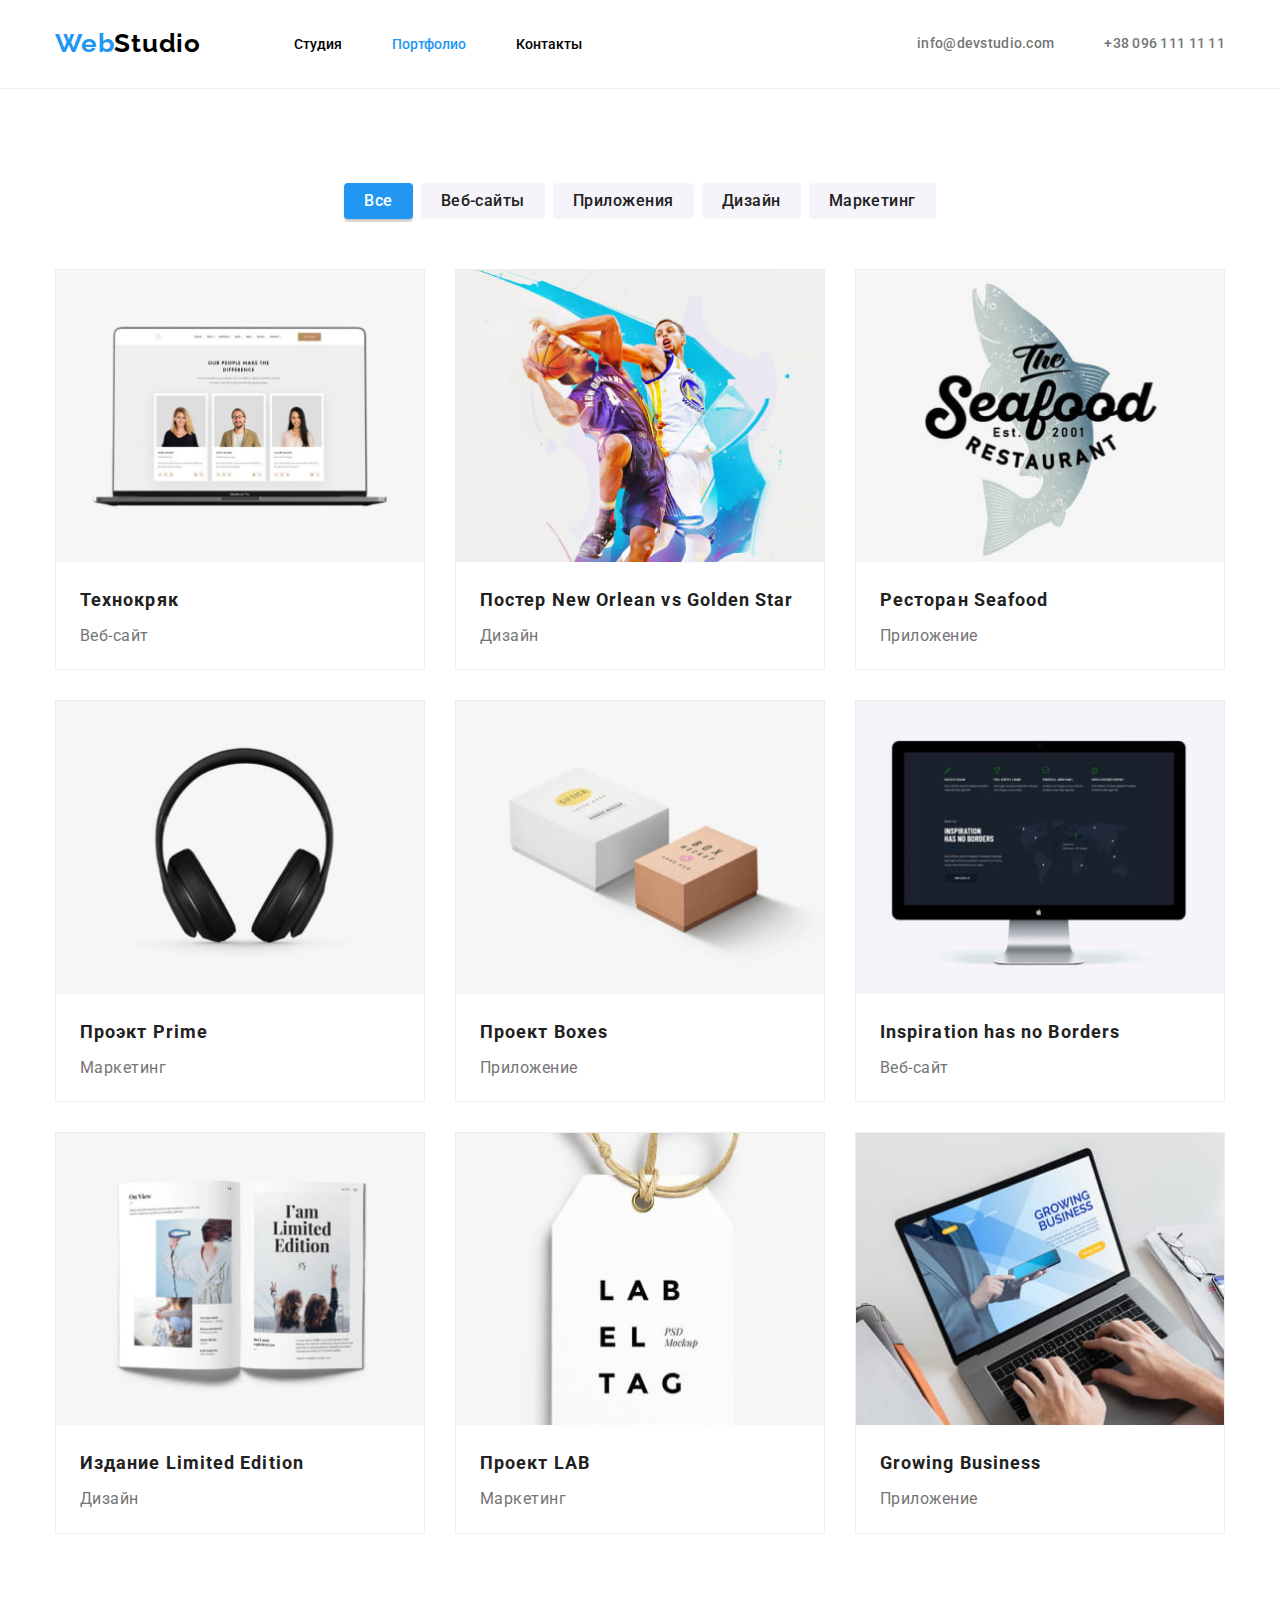
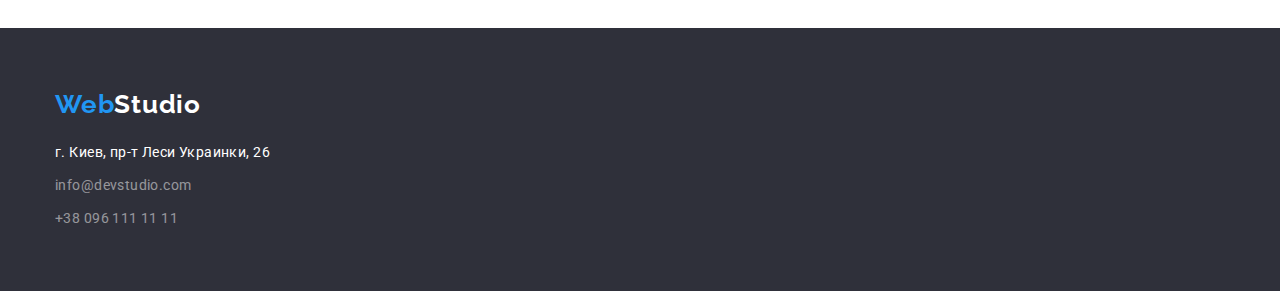
==== portfolio.html @ ba95d4ca "Add files via upload" ====
<!DOCTYPE html>
<html lang="ru">

<head>
    <meta charset="UTF-8">
    <meta http-equiv="X-UA-Compatible" content="IE=edge">
    <meta name="viewport" content="width=device-width, initial-scale=1.0">
    <title>Portfolio</title>
    <link rel="stylesheet"
        href="https://cdnjs.cloudflare.com/ajax/libs/modern-normalize/1.0.0/modern-normalize.min.css" />
    <link rel="preconnect" href="https://fonts.googleapis.com">
    <link rel="preconnect" href="https://fonts.gstatic.com" crossorigin>
    <link
        href="https://fonts.googleapis.com/css2?family=Raleway:wght@700&family=Roboto:wght@400;500;700;900&display=swap"
        rel="stylesheet">
    <link rel="stylesheet" href="./css/style.css">
</head>

<body>
    <header class="start">
        <div class="top conteiner">
            <nav class="top--nav">
                <!-- этот логотип навигационная ссылка -->
                <a href="./index.html" class="logo"><span>Web</span>Studio</a>
                <ul class="top--nav--pages">
                    <li class="nav--pages">
                        <a href="./index.html" class="hover notactive">Студия</a>
                    </li>
                    <li class="nav--pages">
                        <a href="#" class="hover notactive active-alltime">Портфолио</a>
                    </li>
                    <li class="nav--pages">
                        <!-- это переход в меню адресов и контактов -->
                        <a href="#" class="hover notactive">Контакты</a>
                    </li>
                </ul>
            </nav>
            <ul class="top--address">
                <li><a href="mailto:info@devstudio.com" class="hover top--adress--link">info@devstudio.com</a></li>
                <li><a href="tel:+380961111111" class="hover">+38 096 111 11 11</a></li>
            </ul>
        </div>
    </header>
    <main class="portfolio">
        <section class="section">
            <div class="conteiner">
                <!-- это список с кнопками -->
                <ul class="portfolio--menu">
                    <li class="portfolio--filter"><button type="button" class="filter filter-down">Все</button></li>
                    <li class="portfolio--filter"><button type="button" class="filter ">Веб-сайты</button></li>
                    <li class="portfolio--filter"><button type="button" class="filter ">Приложения</button></li>
                    <li class="portfolio--filter"><button type="button" class="filter ">Дизайн</button></li>
                    <li class="portfolio--filter"><button type="button" class="filter ">Маркетинг</button></li>
                </ul>
                <!-- это список сайтов разработанных компанией -->
                <ul class="portfolio--works">
                    <li class="site">
                        <a class="site--hover" href="#"><img src="./images/image-portfolio/img.jpg"
                                alt="Ссылка на сайт портфолио">
                            <div class="site--text">
                                <h3 class="site--title">Технокряк</h3>
                                <p class="site--type">Веб-сайт</p>
                            </div>
                        </a>
                    </li>
                    <li class="site">
                        <a class="site--hover" href="#"><img src="./images/image-portfolio/img-1.jpg"
                                alt="Ссылка на сайт баскетбольной команды">
                            <div class="site--text">
                                <h3 class="site--title">Постер New Orlean vs Golden Star</h3>
                                <p class="site--type">Дизайн</p>
                            </div>
                        </a>
                    </li>
                    <li class="site">
                        <a class="site--hover" href="#"><img src="./images/image-portfolio/img-2.jpg"
                                alt="Ссылка на сайт с рыбным рестораном">
                            <div class="site--text">
                                <h3 class="site--title">Ресторан Seafood</h3>
                                <p class="site--type">Приложение</p>
                            </div>
                        </a>
                    </li>
                    <li class="site">
                        <a class="site--hover" href="#"><img src="./images/image-portfolio/img-3.jpg"
                                alt="Ссылка на сайт с наушниками">
                            <div class="site--text">
                                <h3 class="site--title">Проэкт Prime</h3>
                                <p class="site--type">Маркетинг</p>
                            </div>
                        </a>
                    </li>
                    <li class="site">
                        <a class="site--hover" href="#"><img src="./images/image-portfolio/img-4.jpg"
                                alt="Ссылка на сайт с коробками">
                            <div class="site--text">
                                <h3 class="site--title">Проект Boxes</h3>
                                <p class="site--type">Приложение</p>
                            </div>
                        </a>
                    </li>
                    <li class="site">
                        <a class="site--hover" href="#"><img src="./images/image-portfolio/img-5.jpg"
                                alt="Ссылка на сайт с монитором">
                            <div class="site--text">
                                <h3 class="site--title">Inspiration has no Borders</h3>
                                <p class="site--type">Веб-сайт</p>
                            </div>
                        </a>
                    </li>
                    <li class="site">
                        <a class="site--hover" href="#"><img src="./images/image-portfolio/img-6.jpg"
                                alt="Ссылка на сайт с открытой книгой">
                            <div class="site--text">
                                <h3 class="site--title">Издание Limited Edition</h3>
                                <p class="site--type">Дизайн</p>
                            </div>
                        </a>
                    </li>
                    <li class="site">
                        <a class="site--hover" href="#"><img src="./images/image-portfolio/img-7.jpg"
                                alt="Ссылка на сайт с биркой">
                            <div class="site--text">
                                <h3 class="site--title">Проект LAB</h3>
                                <p class="site--type">Маркетинг</p>
                            </div>
                        </a>
                    </li>
                    <li class="site">
                        <a class="site--hover" href="#"><img src="./images/image-portfolio/img-8.jpg"
                                alt="Ссылка на сайт с ноутбуком">
                            <div class="site--text">
                                <h3 class="site--title">Growing Business</h3>
                                <p class="site--type">Приложение</p>
                            </div>
                        </a>
                    </li>
                </ul>
            </div>
        </section>
    </main>
    <footer class="bottom--info">
        <div class="conteiner">
            <!-- это логотип сайта он ведет на начало главной страницы -->
            <a href="./index.html" class="logo"><span>Web</span>Studio</a>
            <address class="bottom--address">
                <ul>
                    <li class="adress--city address--write">г. Киев, пр-т Леси Украинки, 26</li>
                    <li class="address--write">
                        <a class="bottom--address--link hover" href="mailto:info@devstudio.com">info@devstudio.com</a>
                    </li>
                    <li class="address--write">
                        <a class="bottom--address--link hover" href="tel:+380961111111">+38 096 111 11 11</a>
                    </li>
                </ul>
            </address>
        </div>
    </footer>
</body>

</html>
---- css/style.css ----
/* все цвета на всех страницах */

:root {
  --main-color: #000000;
  --rgba-color: rgba(255, 255, 255, 0.5);
  --streng-black: #212121;
  --p-color: #757575;
  --team-color: #f5f4fa;
  --ground-color: #2f303a;
  --bg-color: #ffffff;
  --second-color: #2196f3;
  --border-color: #eeeeee;
}

html {
  box-sizing: border-box;
}

*,
*::before,
*::after {
  box-sizing: inherit;
  margin: 0;
  padding: 0;
}

img {
  display: block;
  width: 100%;
  height: auto;
}

a {
  text-decoration: none;
}

li {
  list-style-type: none;
}

.conteiner {
  max-width: 1200px;
  padding-left: 15px;
  padding-right: 15px;
  margin-right: auto;
  margin-left: auto;
}

body {
  font-family: Roboto;
  font-style: normal;
}

.section {
  padding-top: 94px;
  padding-bottom: 94px;
}

/* -------------стили для шапки на всех страницах------------ */
/* центруем шапку по горизонтали */
.top {
  display: flex;
  align-items: center;
  margin-right: auto;
  margin-left: auto;
}

/* логотип +ссылки по страницам */
.top--nav {
  display: flex;
  align-items: center;
}

.logo {
  font-family: Raleway;
  font-weight: bold;
  font-size: 26px;
  line-height: 1.3;
  letter-spacing: 0.03em;
  color: var(--main-color);
  display: block;
  margin-right: 93px;
}

.logo span {
  color: var(--second-color);
}

.top--nav--pages {
  display: flex;
}

.nav--pages {
  margin-right: 50px;
}

.notactive {
  color: var(--main-color);
  display: block;
  padding-top: 32px;
  padding-bottom: 32px;
}

.active-alltime {
  color: var(--second-color);
}
.top--nav--pages .hover {
  font-weight: 500;
}

.hover {
  font-size: 14px;
}

/* ссылки на контакты */
.top--address {
  display: flex;
  margin-left: auto;
}

.top--address li + li {
  margin-left: 50px;
}

.top--address .hover {
  font-size: 14px;
  line-height: 1.7;
  font-weight: 500;
  letter-spacing: 0.02em;
  color: var(--p-color);
  display: block;
  padding-top: 32px;
  padding-bottom: 32px;
}
.hover:hover,
.hover:focus {
  color: var(--second-color);
}
.start {
  border-bottom: 1px solid var(--border-color);
}
/* --------------- стили для подвала на всех страницах ---------- */
.bottom--info {
  background-color: var(--ground-color);
  color: var(--bg-color);
  padding: 60px 0px;
}

.bottom--info .logo {
  color: var(--bg-color);
}

.adress--city {
  font-size: 14px;
  line-height: 1.7;
  letter-spacing: 0.03em;
  font-family: Roboto;
  font-style: normal;
  font-weight: 400;
}

.bottom--address {
  margin-top: 20px;
}

ul .address--write:not(:last-child) {
  margin-bottom: 9px;
}

.bottom--address--link {
  color: var(--rgba-color);
  font-size: 14px;
  line-height: 1.7;
  letter-spacing: 0.03em;
  font-family: Roboto;
  font-style: normal;
  font-weight: 400;
}

.hover:hover,
.hover:focus {
  color: var(--second-color);
}

/* стили только для главной страницы */
.title2 {
  color: var(--streng-black);
  text-align: center;
  font-weight: 700;
  font-size: 36px;
  letter-spacing: 0.03em;
  line-height: 1.3;
  margin-bottom: 50px;
}

/* общие стили главной страницы */
/* основная секция с кнопкой */
.hero {
  background-repeat: no-repeat;
  background-position: 50% 50%;
  background-color: var(--ground-color);
  padding-top: 200px;
  padding-bottom: 200px;
  margin-right: auto;
  margin-left: auto;
}

.hero--idea {
  color: var(--bg-color);
  font-size: 44px;
  font-weight: 900;
  text-align: center;
  line-height: 1.3;
  letter-spacing: 0.06em;
  text-transform: uppercase;
  margin-bottom: 30px;
}

.hero__button {
  width: 200px;
  height: 50px;
  color: var(--bg-color);
  margin-left: auto;
  margin-right: auto;
  display: block;
  font-size: 16px;
  line-height: 1.5;
  font-weight: bold;
  letter-spacing: 0.06em;
  align-items: center;
  border-radius: 4px;
  background-color: var(--second-color);
  box-shadow: 0px 4px 4px rgba(0, 0, 0, 0.15);
  cursor: pointer;
  border: 0px;
}

/* секция преимуществ */
.we--about {
  display: flex;
  flex-wrap: wrap;
  margin-top: -30px;
  margin-left: -30px;
}

.we--puncts {
  flex-basis: calc(100% / 4 - 30px);
  margin-top: 30px;
  margin-left: 30px;
}

.we--title {
  font-family: Roboto;
  font-weight: 700;
  font-size: 14px;
  line-height: 1.7;
  letter-spacing: 0.03em;
  text-transform: uppercase;
  margin-bottom: 10px;
}

.we--about--text {
  font-family: Roboto;
  font-weight: 400;
  font-size: 14px;
  line-height: 1.7;
  letter-spacing: 0.03em;
  color: var(--p-color);
}
/* секция фотографий*/
.photo {
  padding-bottom: 94px;
}
.pictures--work + .pictures--work {
  margin-left: 30px;
}
.pictures {
  display: flex;
}
/* секция портретов */
.comando {
  background-color: var(--team-color);
}
.portrets {
  display: flex;
  flex-wrap: wrap;
  margin-left: -30px;
}

.portrets--card {
  background-color: var(--bg-color);
  text-align: center;
  filter: drop-shadow(0px 4px 4px rgba(0, 0, 0, 0.25));
  border-radius: 5px;
  flex-basis: calc(100% / 4 - 30px);
  margin-left: 30px;
}

.portret--text {
  padding-top: 30px;
  padding-bottom: 30px;
  padding-left: 30px;
  padding-right: 30px;
}

.portrets--title {
  display: block;
  font-weight: 500;
  font-size: 16px;
  line-height: 2;
  letter-spacing: 0.03em;
  color: var(--streng-black);
}

.profesional {
  font-weight: normal;
  font-size: 16px;
  line-height: 1.5;
  letter-spacing: 0.03em;
  color: var(--p-color);
}

/* стили только для портфолио */
/* общие стили только этой страницы */
.portfolio {
  display: flex;
  flex-direction: column;
}

/* стили для кнопок */
.portfolio--menu {
  display: flex;
  justify-content: center;
  margin-bottom: 50px;
}

.filter {
  padding: 6px 20px;
  background-color: var(--team-color);
  border: 0px;
  border-radius: 4px;
  font-family: Roboto;
  font-weight: 500;
  font-size: 16px;
  line-height: 1.5;
  letter-spacing: 0.03em;
  color: var(--streng-black);
  cursor: pointer;
}

.portfolio--filter {
  margin: 0px 4px 0px 4px;
}

.filter-down {
  box-shadow: 0px 3px 1px rgba(0, 0, 0, 0.1), 0px 2px 2px rgba(0, 0, 0, 0.12);
  background-color: var(--second-color);
  color: var(--bg-color);
}

.portfolio--menu button:hover,
.portfolio--menu button:focus {
  background-color: var(--second-color);
  color: var(--bg-color);
}

/* стилизация ссылок */

.portfolio--works {
  display: flex;
  flex-wrap: wrap;
  margin-left: -30px;
  margin-top: -30px;
}

.site {
  flex-basis: calc(100% / 3 - 30px);
  margin-left: 30px;
  margin-top: 30px;
  box-sizing: border-box;
  border: 1px solid var(--border-color);
}

.site--hover {
  display: block;
}

.site--hover:hover,
.site--hover:focus {
  box-shadow: rgba(0, 0, 0, 0.24) 0px 5px 5px;
}

.site--text {
  padding-top: 20px;
  padding-bottom: 20px;
  padding-left: 24px;
  padding-right: 24px;
}

.site--title {
  color: var(--streng-black);
  font-size: 18px;
  line-height: 2;
  letter-spacing: 0.06em;
  font-weight: bold;
  font-family: Roboto;
  font-style: normal;
  margin-bottom: 4px;
}

.site--type {
  color: var(--p-color);
  font-size: 16px;
  line-height: 1.7;
  letter-spacing: 0.03em;
}
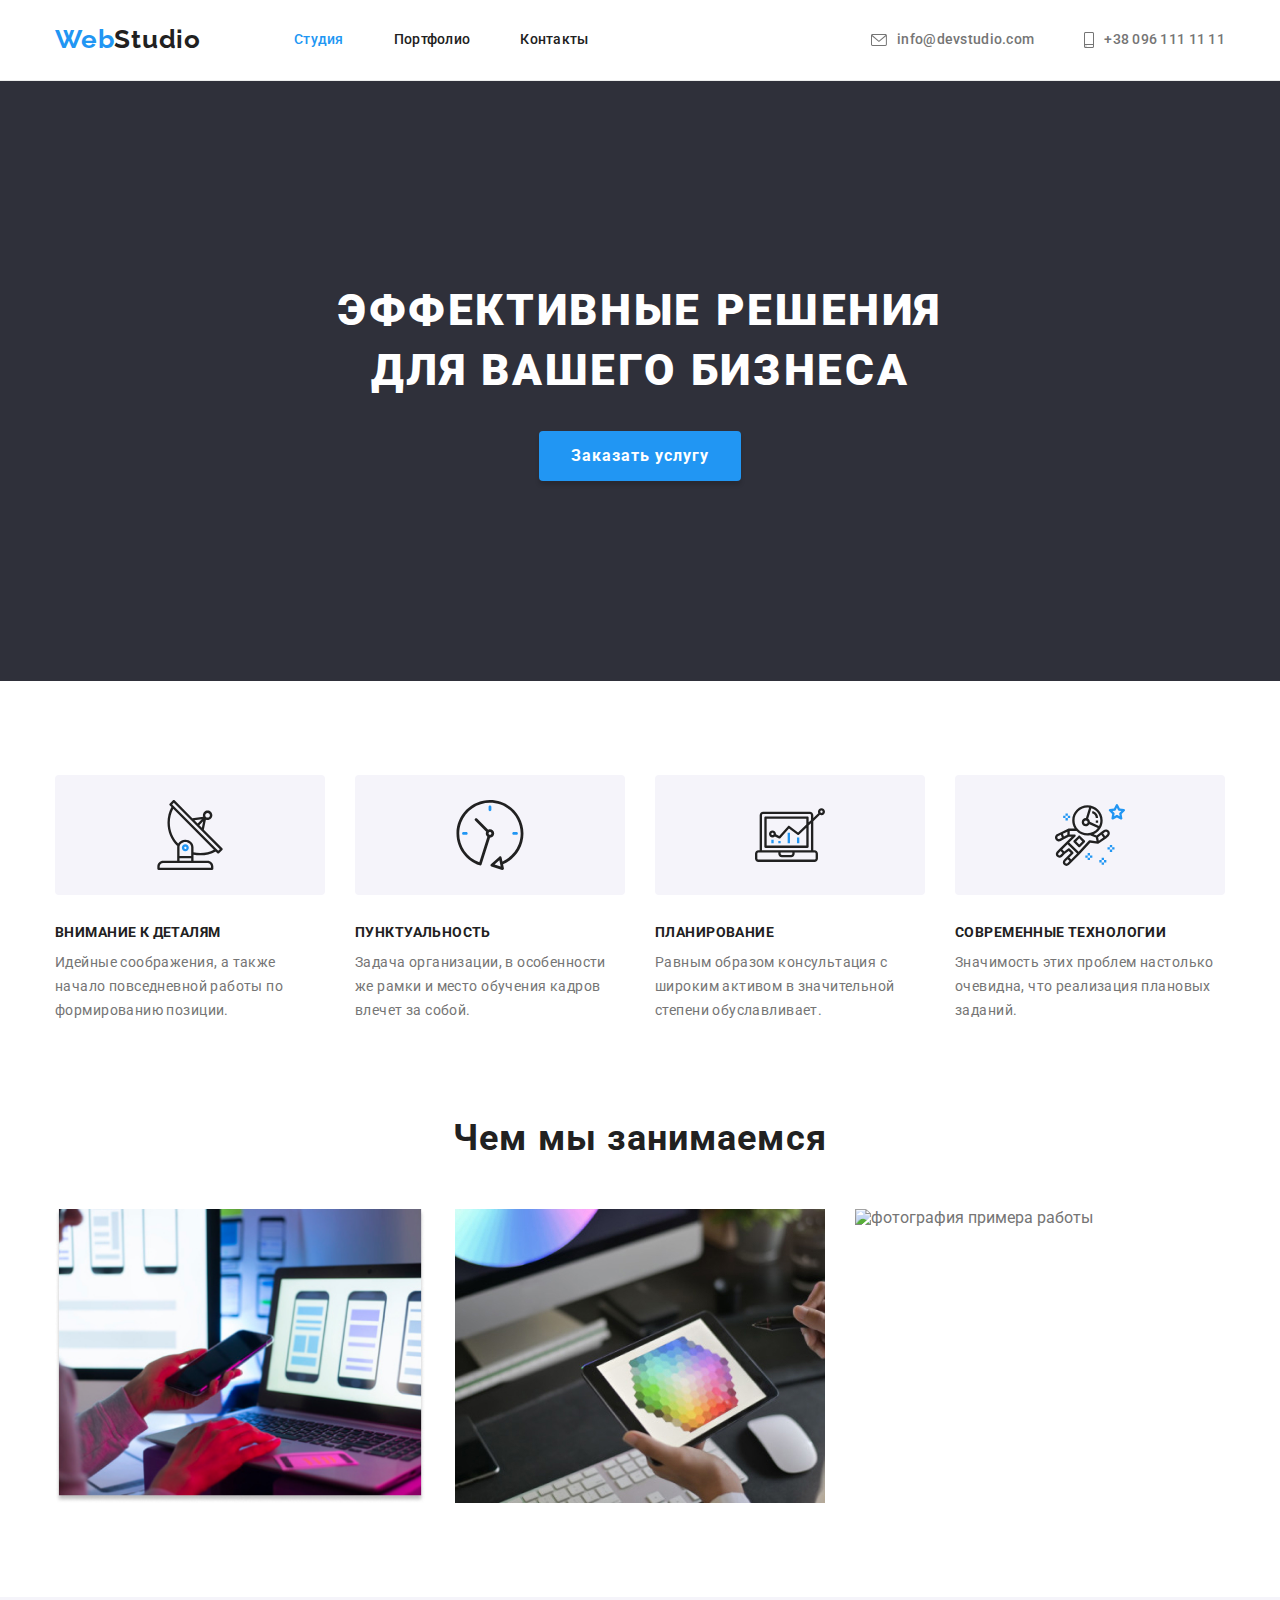
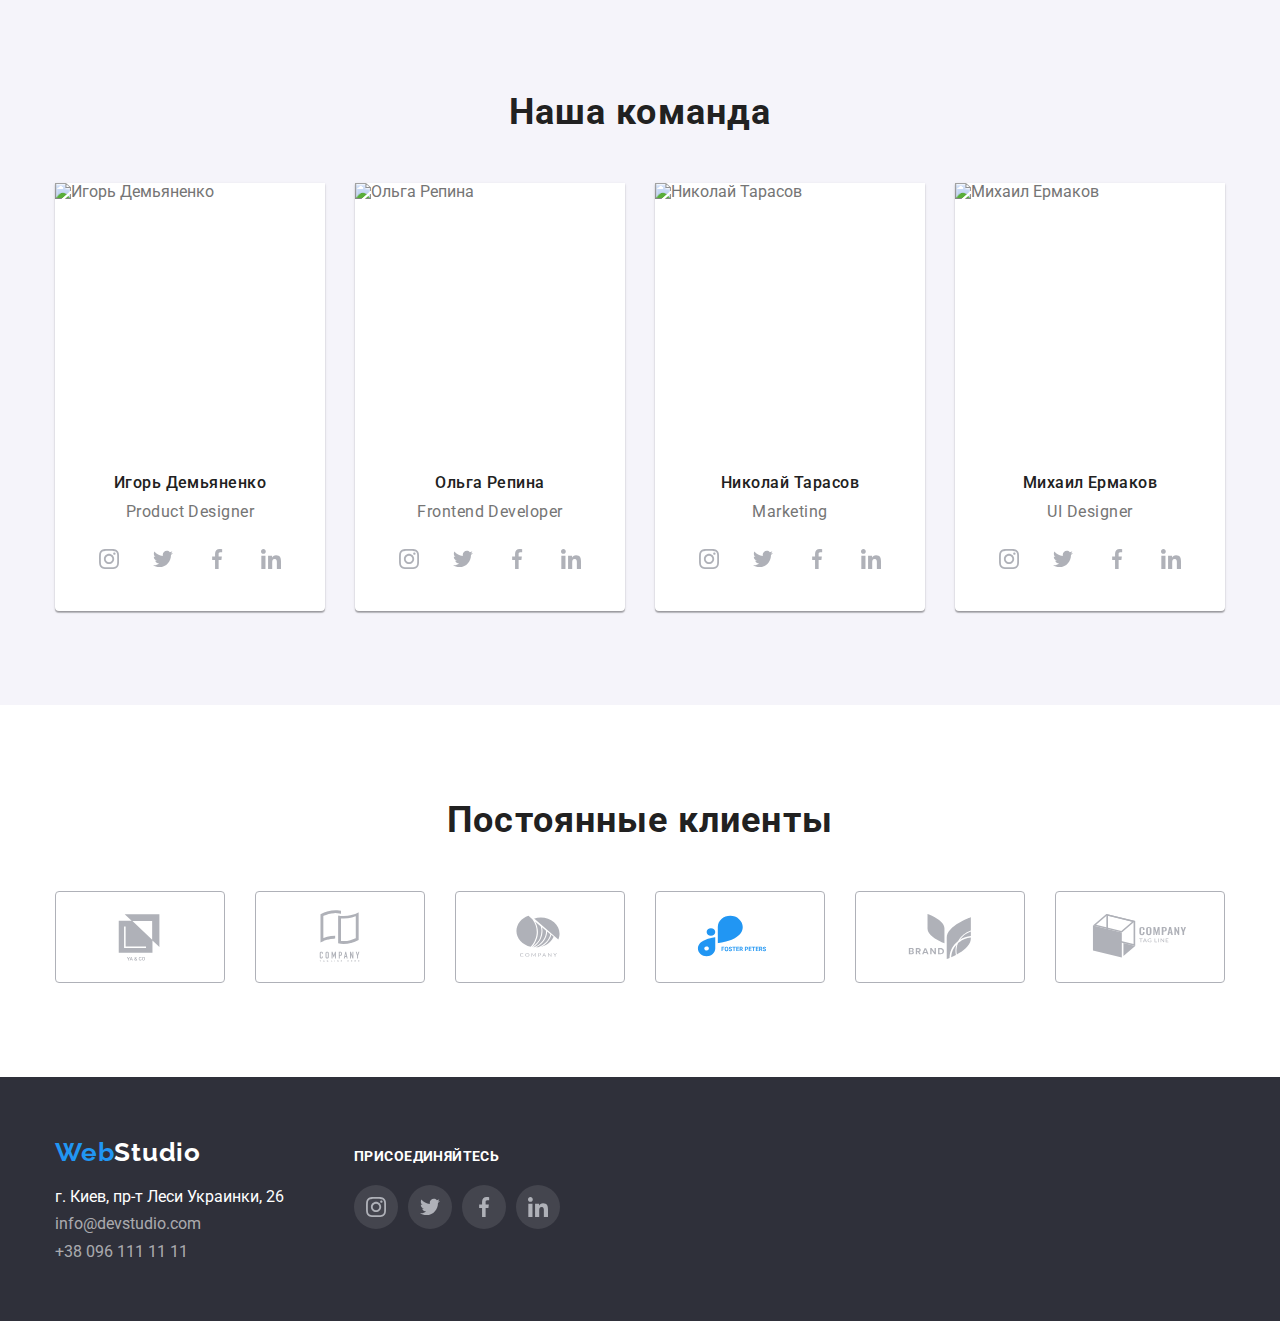
==== commit 8e0f4cb1: "1" ====
--- a/portfolio.html
+++ b/portfolio.html
@@ -5,155 +5,353 @@
     <meta charset="UTF-8">
     <meta http-equiv="X-UA-Compatible" content="IE=edge">
     <meta name="viewport" content="width=device-width, initial-scale=1.0">
-    <title>Portfolio</title>
-    <link rel="stylesheet"
-        href="https://cdnjs.cloudflare.com/ajax/libs/modern-normalize/1.0.0/modern-normalize.min.css" />
+    <title>Document</title>
     <link rel="preconnect" href="https://fonts.googleapis.com">
     <link rel="preconnect" href="https://fonts.gstatic.com" crossorigin>
     <link
         href="https://fonts.googleapis.com/css2?family=Raleway:wght@700&family=Roboto:wght@400;500;700;900&display=swap"
         rel="stylesheet">
+    <link rel="stylesheet"
+        href="https://cdnjs.cloudflare.com/ajax/libs/modern-normalize/1.1.0/modern-normalize.min.css">
     <link rel="stylesheet" href="./css/style.css">
 </head>
 
 <body>
-    <header class="start">
-        <div class="top conteiner">
-            <nav class="top--nav">
-                <!-- этот логотип навигационная ссылка -->
-                <a href="./index.html" class="logo"><span>Web</span>Studio</a>
-                <ul class="top--nav--pages">
-                    <li class="nav--pages">
-                        <a href="./index.html" class="hover notactive">Студия</a>
-                    </li>
-                    <li class="nav--pages">
-                        <a href="#" class="hover notactive active-alltime">Портфолио</a>
-                    </li>
-                    <li class="nav--pages">
-                        <!-- это переход в меню адресов и контактов -->
-                        <a href="#" class="hover notactive">Контакты</a>
-                    </li>
+    <header class="header">
+        <div class="container header-container">
+            <a class="logo" href="https://info@devstudio.com">Web<span class="span-header">Studio</span></a>
+            <nav>
+                <ul class="nav-list">
+                    <li class="list"><a class="nav current" href="./index.html" target="_self">Студия</a></li>
+                    <li class="list"><a class="nav" href="./portfolio.html" target="_self">Портфолио</a></li>
+                    <li class="list"><a class="nav" href="#" target="_self">Контакты</a></li>
                 </ul>
             </nav>
-            <ul class="top--address">
-                <li><a href="mailto:info@devstudio.com" class="hover top--adress--link">info@devstudio.com</a></li>
-                <li><a href="tel:+380961111111" class="hover">+38 096 111 11 11</a></li>
+
+            <ul class="auth-nav-list">
+                <li class="list mail-us-list"> <a class="auth-nav" href="https://info@devstudio.com">
+                        <svg class="auth-nav-letter">
+                            <use href="./images/symbol-defs.svg#icon-envelope"></use>
+                        </svg>info@devstudio.com</a> </li>
+                <li class="list mail-us-list"> <a class="auth-nav" href="tel:+380961111111">
+                        <svg class="auth-nav-tel">
+                            <use href="./images/symbol-defs.svg#icon-smartphone">
+                            </use>
+                        </svg>+38 096 111 11 11</a> </li>
             </ul>
         </div>
+
     </header>
-    <main class="portfolio">
-        <section class="section">
-            <div class="conteiner">
-                <!-- это список с кнопками -->
-                <ul class="portfolio--menu">
-                    <li class="portfolio--filter"><button type="button" class="filter filter-down">Все</button></li>
-                    <li class="portfolio--filter"><button type="button" class="filter ">Веб-сайты</button></li>
-                    <li class="portfolio--filter"><button type="button" class="filter ">Приложения</button></li>
-                    <li class="portfolio--filter"><button type="button" class="filter ">Дизайн</button></li>
-                    <li class="portfolio--filter"><button type="button" class="filter ">Маркетинг</button></li>
-                </ul>
-                <!-- это список сайтов разработанных компанией -->
-                <ul class="portfolio--works">
-                    <li class="site">
-                        <a class="site--hover" href="#"><img src="./images/image-portfolio/img.jpg"
-                                alt="Ссылка на сайт портфолио">
-                            <div class="site--text">
-                                <h3 class="site--title">Технокряк</h3>
-                                <p class="site--type">Веб-сайт</p>
-                            </div>
+    <main>
+        <section class="section-hero">
+            <div class="container container-hero">
+                <h1 class="hero">Эффективные решения для вашего бизнеса</h1>
+                <button class="main-button" type="button">Заказать услугу</button>
+            </div>
+        </section>
+        <section class="benefits">
+            <div class="container">
+                <h2 class="visually-hidden">Преимущества</h2>
+                <ul class="benefits-list">
+                    <li class="list">
+                        <div class="benefits-icon">
+                            <svg class="benefits-icon-antenna">
+                                <use href="./images/symbol-defs.svg#icon-antenna"></use>
+                            </svg>
+                        </div>
+                        <h3 class="specific">Внимание к деталям</h3>
+                        <p class="description">Идейные соображения, а также начало повседневной работы по формированию
+                            позиции.</p>
+                    </li>
+                    <li class="list">
+                        <div class="benefits-icon">
+                            <svg class="benefits-icon-clock">
+                                <use href="./images/symbol-defs.svg#icon-clock-1"></use>
+                            </svg>
+                        </div>
+                        <h3 class="specific">Пунктуальность</h3>
+                        <p class="description">Задача организации, в особенности же рамки и место обучения кадров влечет
+                            за собой.</p>
+                    </li>
+                    <li class="list">
+                        <div class="benefits-icon">
+                            <svg class="benefits-icon-diagram">
+                                <use href="./images/symbol-defs.svg#icon-diagram-1"></use>
+                            </svg>
+                        </div>
+                        <h3 class="specific">Планирование</h3>
+                        <p class="description">Равным образом консультация с широким активом в значительной степени
+                            обуславливает.</p>
+                    </li>
+                    <li class="list">
+                        <div class="benefits-icon">
+                            <svg class="benefits-icon-astronaut">
+                                <use href="./images/symbol-defs.svg#icon-astronaut-1"></use>
+                            </svg>
+                        </div>
+                        <h3 class="specific">Современные технологии</h3>
+                        <p class="description">Значимость этих проблем настолько очевидна, что реализация плановых
+                            заданий.</p>
+                    </li>
+                </ul>
+            </div>
+
+        </section>
+        <section class="our-works">
+            <div class="container">
+                <h2 class="h2-title">Чем мы занимаемся</h2>
+                <ul class="h2-title-list">
+                    <li class="list">
+                        <img class="h2-title-list-foto" src="./images/img-2.jpg" alt="фотография примера работы"
+                            width="370" height="294">
+                    </li>
+                    <li class="list">
+                        <img class="h2-title-list-foto" src="./images/img-3.jpg" alt="фотография примера работы"
+                            width="370" height="294">
+                    </li>
+                    <li class="list">
+                        <img class="h2-title-list-foto" src="./images/img-4.jpg" alt="фотография примера работы"
+                            width="370" height="294">
+                    </li>
+                </ul>
+            </div>
+
+        </section>
+        <section class="team">
+            <div class="container">
+                <h2 class="h2-title">Наша команда</h2>
+                <ul class="team-list">
+                    <li class="list">
+                        <img class="team-foto" src="./images/img-5.jpg" alt="Игорь Демьяненко" width="270" height="260">
+                        <div class="team-container">
+                            <h3 class="name">Игорь Демьяненко</h3>
+                            <p class="position" lang="en">Product Designer</p>
+                            <ul class="social-link-list">
+                                <li class="social-link-list-item list">
+                                    <a href="https://www.instagram.com" class="social-link">
+                                        <svg class="social-link-icon" width="20" height="20">
+                                            <use href="./images/symbol-defs.svg#icon-instagram-2"></use>
+                                        </svg>
+                                    </a>
+                                </li>
+                                <li class="social-link-list-item list">
+                                    <a href="http://twitter.com" class="social-link">
+                                        <svg class="social-link-icon" width="20" height="20">
+                                            <use href="./images/symbol-defs.svg#icon-twitter-1"></use>
+                                        </svg>
+                                    </a>
+                                </li>
+                                <li class="social-link-list-item list">
+                                    <a href="https://www.facebook.com" class="social-link">
+                                        <svg class="social-link-icon" width="20" height="20">
+                                            <use href="./images/symbol-defs.svg#icon-facebook-1"></use>
+                                        </svg>
+                                    </a>
+                                </li>
+                                <li class="social-link-list-item list">
+                                    <a href="https://www.linkedin.com" class="social-link">
+                                        <svg class="social-link-icon" width="20" height="20">
+                                            <use href="./images/symbol-defs.svg#icon-linkedin-1"></use>
+                                        </svg>
+                                    </a>
+                                </li>
+                            </ul>
+                        </div>
+                    </li>
+                    <li class="list">
+                        <img class="team-foto" src="./images/img-6.jpg" alt="Ольга Репина" width="270" height="260">
+                        <div class="team-container">
+                            <h3 class="name">Ольга Репина</h3>
+                            <p class="position" lang="en">Frontend Developer</p>
+                            <ul class="social-link-list">
+                                <li class="social-link-list-item list">
+                                    <a href="https://www.instagram.com" class="social-link">
+                                        <svg class="social-link-icon" width="20" height="20">
+                                            <use href="./images/symbol-defs.svg#icon-instagram-2"></use>
+                                        </svg>
+                                    </a>
+                                </li>
+                                <li class="social-link-list-item list">
+                                    <a href="http://twitter.com" class="social-link">
+                                        <svg class="social-link-icon" width="20" height="20">
+                                            <use href="./images/symbol-defs.svg#icon-twitter-1"></use>
+                                        </svg>
+                                    </a>
+                                </li>
+                                <li class="social-link-list-item list">
+                                    <a href="https://www.facebook.com" class="social-link">
+                                        <svg class="social-link-icon" width="20" height="20">
+                                            <use href="./images/symbol-defs.svg#icon-facebook-1"></use>
+                                        </svg>
+                                    </a>
+                                </li>
+                                <li class="social-link-list-item list">
+                                    <a href="https://www.linkedin.com" class="social-link">
+                                        <svg class="social-link-icon" width="20" height="20">
+                                            <use href="./images/symbol-defs.svg#icon-linkedin-1"></use>
+                                        </svg>
+                                    </a>
+                                </li>
+                            </ul>
+                        </div>
+                    </li>
+                    <li class="list">
+                        <img class="team-foto" src="./images/img-7.jpg" alt="Николай Тарасов" width="270" height="260">
+                        <div class="team-container">
+                            <h3 class="name">Николай Тарасов</h3>
+                            <p class="position" lang="en">Marketing</p>
+                            <ul class="social-link-list">
+                                <li class="social-link-list-item list">
+                                    <a href="https://www.instagram.com" class="social-link">
+                                        <svg class="social-link-icon" width="20" height="20">
+                                            <use href="./images/symbol-defs.svg#icon-instagram-2"></use>
+                                        </svg>
+                                    </a>
+                                </li>
+                                <li class="social-link-list-item list">
+                                    <a href="http://twitter.com" class="social-link">
+                                        <svg class="social-link-icon" width="20" height="20">
+                                            <use href="./images/symbol-defs.svg#icon-twitter-1"></use>
+                                        </svg>
+                                    </a>
+                                </li>
+                                <li class="social-link-list-item list">
+                                    <a href="https://www.facebook.com" class="social-link">
+                                        <svg class="social-link-icon" width="20" height="20">
+                                            <use href="./images/symbol-defs.svg#icon-facebook-1"></use>
+                                        </svg>
+                                    </a>
+                                </li>
+                                <li class="social-link-list-item list">
+                                    <a href="https://www.linkedin.com" class="social-link">
+                                        <svg class="social-link-icon" width="20" height="20">
+                                            <use href="./images/symbol-defs.svg#icon-linkedin-1"></use>
+                                        </svg>
+                                    </a>
+                                </li>
+                            </ul>
+                        </div>
+                    </li>
+                    <li class="list">
+                        <img class="team-foto" src="./images/img-8.jpg" alt="Михаил Ермаков" width="270" height="260">
+                        <div class="team-container">
+                            <h3 class="name">Михаил Ермаков</h3>
+                            <p class="position" lang="en">UI Designer</p>
+                            <ul class="social-link-list">
+                                <li class="social-link-list-item list">
+                                    <a href="https://www.instagram.com" class="social-link">
+                                        <svg class="social-link-icon" width="20" height="20">
+                                            <use href="./images/symbol-defs.svg#icon-instagram-2"></use>
+                                        </svg>
+                                    </a>
+                                </li>
+                                <li class="social-link-list-item list">
+                                    <a href="http://twitter.com" class="social-link">
+                                        <svg class="social-link-icon" width="20" height="20">
+                                            <use href="./images/symbol-defs.svg#icon-twitter-1"></use>
+                                        </svg>
+                                    </a>
+                                </li>
+                                <li class="social-link-list-item list">
+                                    <a href="https://www.facebook.com" class="social-link">
+                                        <svg class="social-link-icon" width="20" height="20">
+                                            <use href="./images/symbol-defs.svg#icon-facebook-1"></use>
+                                        </svg>
+                                    </a>
+                                </li>
+                                <li class="social-link-list-item list">
+                                    <a href="https://www.linkedin.com" class="social-link">
+                                        <svg class="social-link-icon" width="20" height="20">
+                                            <use href="./images/symbol-defs.svg#icon-linkedin-1"></use>
+                                        </svg>
+                                    </a>
+                                </li>
+                            </ul>
+                        </div>
+                    </li>
+                </ul>
+            </div>
+        </section>
+        <section class="clients">
+            <div class="container clients-container">
+                <h2 class="h2-title">Постоянные клиенты</h2>
+                <ul class="clients-list">
+                    <li class="clients-list-item list"><a href="#" class="client-link" target="_self"><svg
+                                class="client-list-icon" width="106" height="60">
+                                <use href="./images/symbol-defs.svg#icon-ya--co"></use>
+                            </svg></a></li>
+                    <li class="clients-list-item list"><a href="#" class="client-link" target="_self"><svg
+                                class="client-list-icon" width="106" height="60">
+                                <use href="./images/symbol-defs.svg#icon-company"></use>
+                            </svg></a></li>
+                    <li class="clients-list-item list"><a href="#" class="client-link" target="_self"><svg
+                                class="client-list-icon" width="106" height="60">
+                                <use href="./images/symbol-defs.svg#icon-company-2"></use>
+                            </svg></a></li>
+                    <li class="clients-list-item list"><a href="#" class="client-link" target="_self"><svg
+                                class="client-list-icon" width="106" height="60">
+                                <use href="./images/symbol-defs.svg#icon-logo"></use>
+                            </svg></a></li>
+                    <li class="clients-list-item list"><a href="#" class="client-link" target="_self"><svg
+                                class="client-list-icon" width="106" height="60">
+                                <use href="./images/symbol-defs.svg#icon-brand"></use>
+                            </svg></a></li>
+                    <li class="clients-list-item list"><a href="#" class="client-link" target="_self"><svg
+                                class="client-list-icon" width="106" height="60">
+                                <use href="./images/symbol-defs.svg#icon-tag-line"></use>
+                            </svg></a></li>
+                </ul>
+            </div>
+        </section>
+    </main>
+    <footer class="footer">
+        <div class="container footer-container">
+            <div class="footer-contacts">
+                <a class="logo" href="https://info@devstudio.com">Web<span class="span-footer">Studio</span></a>
+                <address class="address">
+                    <p class="footer-text">г. Киев, пр-т Леси Украинки, 26</p>
+                    <ul>
+                        <li class="list footer-address-list"> <a class="auth"
+                                href="https://info@devstudio.com">info@devstudio.com</a> </li>
+                        <li class="list"> <a class="auth" href="tel:+380961111111">+38 096 111 11 11</a> </li>
+                    </ul>
+                </address>
+            </div>
+            <div class="footer-connect-us">
+                <p class="connect-us-text">Присоединяйтесь</p>
+
+                <ul class="connect-us-list">
+                    <li class="connect-us-list-item list">
+                        <a href="https://www.instagram.com" class="connect-us-social-link">
+                            <svg class="connect-us-social-link-icon" width="20" height="20">
+                                <use href="./images/symbol-defs.svg#icon-instagram-2"></use>
+                            </svg>
                         </a>
                     </li>
-                    <li class="site">
-                        <a class="site--hover" href="#"><img src="./images/image-portfolio/img-1.jpg"
-                                alt="Ссылка на сайт баскетбольной команды">
-                            <div class="site--text">
-                                <h3 class="site--title">Постер New Orlean vs Golden Star</h3>
-                                <p class="site--type">Дизайн</p>
-                            </div>
+                    <li class="connect-us-list-item list">
+                        <a href="http://twitter.com" class="connect-us-social-link">
+                            <svg class="connect-us-social-link-icon" width="20" height="20">
+                                <use href="./images/symbol-defs.svg#icon-twitter-1"></use>
+                            </svg>
                         </a>
                     </li>
-                    <li class="site">
-                        <a class="site--hover" href="#"><img src="./images/image-portfolio/img-2.jpg"
-                                alt="Ссылка на сайт с рыбным рестораном">
-                            <div class="site--text">
-                                <h3 class="site--title">Ресторан Seafood</h3>
-                                <p class="site--type">Приложение</p>
-                            </div>
+                    <li class="connect-us-list-item list">
+                        <a href="https://www.facebook.com" class="connect-us-social-link">
+                            <svg class="connect-us-social-link-icon" width="20" height="20">
+                                <use href="./images/symbol-defs.svg#icon-facebook-1"></use>
+                            </svg>
                         </a>
                     </li>
-                    <li class="site">
-                        <a class="site--hover" href="#"><img src="./images/image-portfolio/img-3.jpg"
-                                alt="Ссылка на сайт с наушниками">
-                            <div class="site--text">
-                                <h3 class="site--title">Проэкт Prime</h3>
-                                <p class="site--type">Маркетинг</p>
-                            </div>
+                    <li class="connect-us-list-item list">
+                        <a href="https://www.linkedin.com" class="connect-us-social-link">
+                            <svg class="connect-us-social-link-icon" width="20" height="20">
+                                <use href="./images/symbol-defs.svg#icon-linkedin-1"></use>
+                            </svg>
                         </a>
                     </li>
-                    <li class="site">
-                        <a class="site--hover" href="#"><img src="./images/image-portfolio/img-4.jpg"
-                                alt="Ссылка на сайт с коробками">
-                            <div class="site--text">
-                                <h3 class="site--title">Проект Boxes</h3>
-                                <p class="site--type">Приложение</p>
-                            </div>
-                        </a>
-                    </li>
-                    <li class="site">
-                        <a class="site--hover" href="#"><img src="./images/image-portfolio/img-5.jpg"
-                                alt="Ссылка на сайт с монитором">
-                            <div class="site--text">
-                                <h3 class="site--title">Inspiration has no Borders</h3>
-                                <p class="site--type">Веб-сайт</p>
-                            </div>
-                        </a>
-                    </li>
-                    <li class="site">
-                        <a class="site--hover" href="#"><img src="./images/image-portfolio/img-6.jpg"
-                                alt="Ссылка на сайт с открытой книгой">
-                            <div class="site--text">
-                                <h3 class="site--title">Издание Limited Edition</h3>
-                                <p class="site--type">Дизайн</p>
-                            </div>
-                        </a>
-                    </li>
-                    <li class="site">
-                        <a class="site--hover" href="#"><img src="./images/image-portfolio/img-7.jpg"
-                                alt="Ссылка на сайт с биркой">
-                            <div class="site--text">
-                                <h3 class="site--title">Проект LAB</h3>
-                                <p class="site--type">Маркетинг</p>
-                            </div>
-                        </a>
-                    </li>
-                    <li class="site">
-                        <a class="site--hover" href="#"><img src="./images/image-portfolio/img-8.jpg"
-                                alt="Ссылка на сайт с ноутбуком">
-                            <div class="site--text">
-                                <h3 class="site--title">Growing Business</h3>
-                                <p class="site--type">Приложение</p>
-                            </div>
-                        </a>
-                    </li>
-                </ul>
-            </div>
-        </section>
-    </main>
-    <footer class="bottom--info">
-        <div class="conteiner">
-            <!-- это логотип сайта он ведет на начало главной страницы -->
-            <a href="./index.html" class="logo"><span>Web</span>Studio</a>
-            <address class="bottom--address">
-                <ul>
-                    <li class="adress--city address--write">г. Киев, пр-т Леси Украинки, 26</li>
-                    <li class="address--write">
-                        <a class="bottom--address--link hover" href="mailto:info@devstudio.com">info@devstudio.com</a>
-                    </li>
-                    <li class="address--write">
-                        <a class="bottom--address--link hover" href="tel:+380961111111">+38 096 111 11 11</a>
-                    </li>
-                </ul>
-            </address>
+                </ul>
+
+            </div>
         </div>
     </footer>
 </body>
--- a/css/style.css
+++ b/css/style.css
@@ -1,416 +1,602 @@
-/* все цвета на всех страницах */
-
 :root {
-  --main-color: #000000;
-  --rgba-color: rgba(255, 255, 255, 0.5);
-  --streng-black: #212121;
-  --p-color: #757575;
-  --team-color: #f5f4fa;
-  --ground-color: #2f303a;
-  --bg-color: #ffffff;
-  --second-color: #2196f3;
-  --border-color: #eeeeee;
-}
-
-html {
-  box-sizing: border-box;
-}
-
-*,
-*::before,
-*::after {
-  box-sizing: inherit;
+  --text-color: #757575;
+  --title-color: #212121;
+  --accent-color: #2196f3;
+  --white-color: #ffffff;
+  --background-color: #2f303a;
+  --fone-color: #f5f4fa;
+  --page-color: #ffffff;
+  --auth-color: rgba(255, 255, 255, 0.6);
+  --header-border: #ececec;
+  --border-portfolio-card: #eeeeee;
+  --social-link-color: #afb1b8;
+}
+
+body {
+  font-family: "Roboto", sans-serif;
+  font-style: normal;
+  font-size: 16px;
+  color: var(--text-color);
+  background-color: var(--page-color);
+}
+
+ul,
+h1,
+h2,
+h3,
+p {
   margin: 0;
   padding: 0;
 }
 
 img {
   display: block;
-  width: 100%;
-  height: auto;
-}
-
-a {
+}
+
+.list {
+  list-style: none;
+}
+
+.container {
+  width: 1200px;
+  padding: 0px 15px;
+  margin: 0 auto;
+}
+
+.visually-hidden {
+  position: absolute;
+  white-space: nowrap;
+  width: 1px;
+  height: 1px;
+  overflow: hidden;
+  border: 0;
+  padding: 0;
+  clip: rect(0 0 0 0);
+  clip-path: inset(50%);
+  margin: -1px;
+}
+
+.nav-list,
+.filter,
+.auth-nav-list,
+.header-container,
+.benefits-list,
+.all-works,
+.h2-title-list,
+.team-list {
+  display: flex;
+}
+
+.benefits-list,
+.all-works {
+  flex-wrap: wrap;
+  /* margin-bottom: -30px;
+  margin-left: -30px; */
+}
+
+.benefits-list .list {
+  width: 270px;
+}
+.all-works .list:not(:nth-child(3n)) {
+  margin-right: 30px;
+}
+.all-works .list:not(:nth-last-child(-n + 3)) {
+  margin-bottom: 30px;
+}
+
+.all-works .list {
+  width: 370px;
+  border-bottom: 1px solid var(--border-portfolio-card);
+}
+
+.h2-title-list .list {
+  width: calc(100%-60) / 3;
+}
+
+.header-container {
+  display: flex;
+  align-items: center;
+}
+
+.nav-list .list:not(:last-child),
+.auth-nav-list .list:not(:last-child) {
+  margin-right: 50px;
+}
+.auth-nav-list {
+  margin-left: auto;
+}
+
+.nav,
+.auth-nav,
+.auth {
   text-decoration: none;
-}
-
-li {
-  list-style-type: none;
-}
-
-.conteiner {
-  max-width: 1200px;
-  padding-left: 15px;
-  padding-right: 15px;
-  margin-right: auto;
-  margin-left: auto;
-}
-
-body {
-  font-family: Roboto;
-  font-style: normal;
-}
-
-.section {
-  padding-top: 94px;
-  padding-bottom: 94px;
-}
-
-/* -------------стили для шапки на всех страницах------------ */
-/* центруем шапку по горизонтали */
-.top {
-  display: flex;
-  align-items: center;
-  margin-right: auto;
-  margin-left: auto;
-}
-
-/* логотип +ссылки по страницам */
-.top--nav {
-  display: flex;
-  align-items: center;
-}
-
-.logo {
-  font-family: Raleway;
-  font-weight: bold;
-  font-size: 26px;
-  line-height: 1.3;
-  letter-spacing: 0.03em;
-  color: var(--main-color);
   display: block;
-  margin-right: 93px;
-}
-
-.logo span {
-  color: var(--second-color);
-}
-
-.top--nav--pages {
-  display: flex;
-}
-
-.nav--pages {
-  margin-right: 50px;
-}
-
-.notactive {
-  color: var(--main-color);
-  display: block;
+}
+.nav,
+.auth-nav {
   padding-top: 32px;
   padding-bottom: 32px;
 }
 
-.active-alltime {
-  color: var(--second-color);
-}
-.top--nav--pages .hover {
-  font-weight: 500;
-}
-
-.hover {
+.auth-nav-letter {
+  width: 16px;
+  height: 12px;
+  margin-right: 10px;
+  fill: var(--text-color);
+}
+.auth-nav-tel {
+  width: 10px;
+  height: 16px;
+  margin-right: 10px;
+  fill: var(--text-color);
+}
+.auth-nav {
+  display: flex;
+  align-items: center;
+}
+
+.nav.current {
+  color: var(--accent-color);
+}
+
+.nav:hover,
+.nav:focus,
+.auth-nav:hover,
+.auth-nav:focus,
+.auth:focus,
+.auth:hover {
+  color: var(--accent-color);
+}
+
+.auth-nav:hover .auth-nav-letter,
+.auth-nav:focus .auth-nav-letter,
+.auth-nav:hover .auth-nav-tel,
+.auth-nav:focus .auth-nav-tel {
+  fill: var(--accent-color);
+}
+
+.logo {
+  color: var(--accent-color);
+  font-family: Raleway;
+  font-style: normal;
+  font-weight: 700;
+  font-size: 26px;
+  line-height: 1.19;
+  letter-spacing: 0.03em;
+  text-decoration: none;
+}
+.header .logo {
+  margin-right: 93px;
+  padding-top: 24px;
+  padding-bottom: 25px;
+}
+.span-header {
+  color: var(--title-color);
+}
+
+.header {
+  background-color: var(--white-color);
   font-size: 14px;
-}
-
-/* ссылки на контакты */
-.top--address {
-  display: flex;
-  margin-left: auto;
-}
-
-.top--address li + li {
-  margin-left: 50px;
-}
-
-.top--address .hover {
-  font-size: 14px;
-  line-height: 1.7;
+  line-height: 1.14;
   font-weight: 500;
   letter-spacing: 0.02em;
-  color: var(--p-color);
-  display: block;
-  padding-top: 32px;
-  padding-bottom: 32px;
-}
-.hover:hover,
-.hover:focus {
-  color: var(--second-color);
-}
-.start {
-  border-bottom: 1px solid var(--border-color);
-}
-/* --------------- стили для подвала на всех страницах ---------- */
-.bottom--info {
-  background-color: var(--ground-color);
-  color: var(--bg-color);
-  padding: 60px 0px;
-}
-
-.bottom--info .logo {
-  color: var(--bg-color);
-}
-
-.adress--city {
-  font-size: 14px;
-  line-height: 1.7;
-  letter-spacing: 0.03em;
-  font-family: Roboto;
-  font-style: normal;
-  font-weight: 400;
-}
-
-.bottom--address {
-  margin-top: 20px;
-}
-
-ul .address--write:not(:last-child) {
-  margin-bottom: 9px;
-}
-
-.bottom--address--link {
-  color: var(--rgba-color);
-  font-size: 14px;
-  line-height: 1.7;
-  letter-spacing: 0.03em;
-  font-family: Roboto;
-  font-style: normal;
-  font-weight: 400;
-}
-
-.hover:hover,
-.hover:focus {
-  color: var(--second-color);
-}
-
-/* стили только для главной страницы */
-.title2 {
-  color: var(--streng-black);
+  border-bottom: 1px solid var(--header-border);
+}
+.nav {
+  color: var(--title-color);
+}
+
+.auth-nav {
+  color: var(--text-color);
+}
+
+.auth {
+  color: var(--auth-color);
+}
+
+.name {
+  color: var(--title-color);
+  font-weight: 500;
+  font-size: 16px;
+  line-height: 1.19;
   text-align: center;
+  letter-spacing: 0.03em;
+  margin-bottom: 10px;
+}
+
+.position {
+  line-height: 1.19;
+  letter-spacing: 0.03em;
+  text-align: center;
+  margin-bottom: 16px;
+}
+
+.h2-title {
+  color: var(--title-color);
   font-weight: 700;
   font-size: 36px;
-  letter-spacing: 0.03em;
-  line-height: 1.3;
+  line-height: 1.17;
+  text-align: center;
+  letter-spacing: 0.03em;
   margin-bottom: 50px;
 }
 
-/* общие стили главной страницы */
-/* основная секция с кнопкой */
+.description {
+  font-size: 14px;
+  line-height: 1.71;
+  letter-spacing: 0.03em;
+}
+
+.specific {
+  color: var(--title-color);
+  font-weight: 700;
+  font-size: 14px;
+  line-height: 1.14;
+  letter-spacing: 0.03em;
+  text-transform: uppercase;
+  margin-bottom: 10px;
+}
+.benefits-icon {
+  display: flex;
+  width: 270px;
+  height: 120px;
+  background-color: var(--fone-color);
+  margin-bottom: 30px;
+  padding-top: 25px;
+  padding-bottom: 25px;
+  padding-left: auto;
+  padding-right: auto;
+  justify-content: center;
+  border-radius: 4px;
+}
+
 .hero {
-  background-repeat: no-repeat;
-  background-position: 50% 50%;
-  background-color: var(--ground-color);
+  color: var(--white-color);
+  margin-bottom: 30px;
+  font-weight: 900;
+  font-size: 44px;
+  line-height: 1.36;
+  text-align: center;
+  letter-spacing: 0.06em;
+  text-transform: uppercase;
+  width: 696px;
+  margin-left: auto;
+  margin-right: auto;
+}
+
+.container-hero {
+  justify-content: center;
+  align-items: center;
+}
+
+.section-hero {
+  margin: 0 auto;
+  background-color: var(--background-color);
+  max-width: 1600px;
+  height: 600px;
   padding-top: 200px;
   padding-bottom: 200px;
-  margin-right: auto;
-  margin-left: auto;
-}
-
-.hero--idea {
-  color: var(--bg-color);
-  font-size: 44px;
-  font-weight: 900;
+  background-image: linear-gradient(
+      rgba(47, 48, 58, 0.4),
+      rgba(47, 48, 58, 0.4)
+    ),
+    url(../images/hero-bg.jpg);
+  background-repeat: no-repeat;
+  background-size: cover;
+  background-position: center;
+}
+
+.team {
+  background-color: var(--fone-color);
+}
+
+.main-button,
+.button {
+  font-family: inherit;
+  cursor: pointer;
+  border-radius: 4px;
+  border: none;
+}
+
+.main-button {
+  display: block;
+  font-weight: 700;
+  line-height: 1.87;
   text-align: center;
-  line-height: 1.3;
   letter-spacing: 0.06em;
-  text-transform: uppercase;
-  margin-bottom: 30px;
-}
-
-.hero__button {
-  width: 200px;
-  height: 50px;
-  color: var(--bg-color);
-  margin-left: auto;
-  margin-right: auto;
-  display: block;
-  font-size: 16px;
-  line-height: 1.5;
-  font-weight: bold;
-  letter-spacing: 0.06em;
-  align-items: center;
-  border-radius: 4px;
-  background-color: var(--second-color);
+  background-color: var(--accent-color);
+  color: var(--white-color);
   box-shadow: 0px 4px 4px rgba(0, 0, 0, 0.15);
-  cursor: pointer;
-  border: 0px;
-}
-
-/* секция преимуществ */
-.we--about {
-  display: flex;
-  flex-wrap: wrap;
-  margin-top: -30px;
-  margin-left: -30px;
-}
-
-.we--puncts {
-  flex-basis: calc(100% / 4 - 30px);
-  margin-top: 30px;
-  margin-left: 30px;
-}
-
-.we--title {
-  font-family: Roboto;
+  min-width: 200px;
+  padding: 10px 32px;
+  justify-content: center;
+  margin: 0 auto;
+}
+
+.button {
+  font-weight: 500;
+  line-height: 1.62;
+  text-align: center;
+  letter-spacing: 0.03em;
+  color: var(--title-color);
+  padding: 6px 22px;
+}
+
+/* .filter-button {
+  box-shadow: 0px 3px 1px rgba(0, 0, 0, 0.1), 0px 1px 2px rgba(0, 0, 0, 0.08),
+    0px 2px 2px rgba(0, 0, 0, 0.12);
+} */
+
+/* box-shadow:1px 4px 6px rgba(0, 0, 0, 0.16), 0px 4px 4px rgba(0, 0, 0, 0.06), 0px 1px 1px rgba(0, 0, 0, 0.12) */
+
+.button:focus,
+.button:hover,
+.current-button,
+.main-button:focus,
+.main-button:hover,
+.social-link:hover,
+.social-link:focus {
+  background-color: var(--accent-color);
+  color: var(--white-color);
+}
+.button:focus,
+.button:hover {
+  box-shadow: 0px 3px 1px rgb(0 0 0 / 10%), 0px 1px 2px rgb(0 0 0 / 8%),
+    0px 2px 2px rgb(0 0 0 / 12%);
+}
+.title {
+  color: var(--title-color);
   font-weight: 700;
-  font-size: 14px;
-  line-height: 1.7;
-  letter-spacing: 0.03em;
-  text-transform: uppercase;
-  margin-bottom: 10px;
-}
-
-.we--about--text {
-  font-family: Roboto;
-  font-weight: 400;
-  font-size: 14px;
-  line-height: 1.7;
-  letter-spacing: 0.03em;
-  color: var(--p-color);
-}
-/* секция фотографий*/
-.photo {
-  padding-bottom: 94px;
-}
-.pictures--work + .pictures--work {
-  margin-left: 30px;
-}
-.pictures {
-  display: flex;
-}
-/* секция портретов */
-.comando {
-  background-color: var(--team-color);
-}
-.portrets {
-  display: flex;
-  flex-wrap: wrap;
-  margin-left: -30px;
-}
-
-.portrets--card {
-  background-color: var(--bg-color);
-  text-align: center;
-  filter: drop-shadow(0px 4px 4px rgba(0, 0, 0, 0.25));
-  border-radius: 5px;
-  flex-basis: calc(100% / 4 - 30px);
-  margin-left: 30px;
-}
-
-.portret--text {
-  padding-top: 30px;
-  padding-bottom: 30px;
-  padding-left: 30px;
-  padding-right: 30px;
-}
-
-.portrets--title {
-  display: block;
-  font-weight: 500;
-  font-size: 16px;
-  line-height: 2;
-  letter-spacing: 0.03em;
-  color: var(--streng-black);
-}
-
-.profesional {
-  font-weight: normal;
-  font-size: 16px;
-  line-height: 1.5;
-  letter-spacing: 0.03em;
-  color: var(--p-color);
-}
-
-/* стили только для портфолио */
-/* общие стили только этой страницы */
-.portfolio {
-  display: flex;
-  flex-direction: column;
-}
-
-/* стили для кнопок */
-.portfolio--menu {
-  display: flex;
-  justify-content: center;
-  margin-bottom: 50px;
-}
-
-.filter {
-  padding: 6px 20px;
-  background-color: var(--team-color);
-  border: 0px;
-  border-radius: 4px;
-  font-family: Roboto;
-  font-weight: 500;
-  font-size: 16px;
-  line-height: 1.5;
-  letter-spacing: 0.03em;
-  color: var(--streng-black);
-  cursor: pointer;
-}
-
-.portfolio--filter {
-  margin: 0px 4px 0px 4px;
-}
-
-.filter-down {
-  box-shadow: 0px 3px 1px rgba(0, 0, 0, 0.1), 0px 2px 2px rgba(0, 0, 0, 0.12);
-  background-color: var(--second-color);
-  color: var(--bg-color);
-}
-
-.portfolio--menu button:hover,
-.portfolio--menu button:focus {
-  background-color: var(--second-color);
-  color: var(--bg-color);
-}
-
-/* стилизация ссылок */
-
-.portfolio--works {
-  display: flex;
-  flex-wrap: wrap;
-  margin-left: -30px;
-  margin-top: -30px;
-}
-
-.site {
-  flex-basis: calc(100% / 3 - 30px);
-  margin-left: 30px;
-  margin-top: 30px;
-  box-sizing: border-box;
-  border: 1px solid var(--border-color);
-}
-
-.site--hover {
-  display: block;
-}
-
-.site--hover:hover,
-.site--hover:focus {
-  box-shadow: rgba(0, 0, 0, 0.24) 0px 5px 5px;
-}
-
-.site--text {
-  padding-top: 20px;
-  padding-bottom: 20px;
-  padding-left: 24px;
-  padding-right: 24px;
-}
-
-.site--title {
-  color: var(--streng-black);
   font-size: 18px;
   line-height: 2;
   letter-spacing: 0.06em;
-  font-weight: bold;
-  font-family: Roboto;
-  font-style: normal;
+}
+
+.title-description {
+  color: var(--text-color);
+  line-height: 1.87;
+  letter-spacing: 0.03em;
+}
+
+.benefits,
+.clients,
+.team {
+  padding: 94px 0px;
+}
+
+.our-works {
+  padding-bottom: 94px;
+}
+
+.team-list > .list {
+  background-color: var(--white-color);
+  box-shadow: 0px 1px 3px rgba(0, 0, 0, 0.12), 0px 1px 1px rgba(0, 0, 0, 0.14),
+    0px 2px 1px rgba(0, 0, 0, 0.2);
+  border-radius: 0px 0px 4px 4px;
+}
+.team-container {
+  padding: 30px 32px;
+}
+
+.social-link-list {
+  display: flex;
+  justify-content: center;
+}
+
+.social-link {
+  width: 100%;
+  height: 100%;
+  display: flex;
+  background-color: var(--white-color);
+  border-radius: 50%;
+  align-items: center;
+  justify-content: center;
+  cursor: pointer;
+}
+.client-link:focus,
+.client-list-icon,
+/* .client-link:hover, */
+.client-list-icon {
+  fill: var(--social-link-color);
+}
+
+.client-link:focus .client-list-icon,
+.client-link:hover .client-list-icon {
+  fill: var(--accent-color);
+}
+
+.social-link-icon,
+.client-list-icon {
+  fill: var(--social-link-color);
+}
+
+.social-link:hover .social-link-icon,
+.social-link:focus .social-link-icon,
+.connect-us-social-link:hover .connect-us-social-link-icon,
+.connect-us-social-link:focus .connect-us-social-link-icon {
+  background-color: var(--accent-color);
+  fill: var(--white-color);
+}
+.social-link-list-item {
+  width: 44px;
+  height: 44px;
+}
+.social-link-list-item:not(:last-child) {
+  margin-right: 10px;
+}
+.h2-title-list-foto {
+  display: block;
+}
+
+.benefits-list .list:not(:last-child),
+.h2-title-list .list:not(:last-child),
+.team-list > .list:not(:last-child) {
+  margin-right: 30px;
+}
+
+.filter .list:not(:last-child) {
+  margin-right: 8px;
+}
+
+.portfolio {
+  padding-top: 94px;
+  padding-bottom: 94px;
+}
+
+.filter {
+  margin-bottom: 50px;
+  justify-content: center;
+}
+
+.all-works .title {
   margin-bottom: 4px;
 }
 
-.site--type {
-  color: var(--p-color);
-  font-size: 16px;
-  line-height: 1.7;
-  letter-spacing: 0.03em;
-}
+.all-works .list {
+  background: var(--page-color);
+}
+.all-works-container {
+  padding: 20px 24px;
+  border: 1px solid var(--border-portfolio-card);
+  border-top: 0;
+}
+
+.card:hover {
+  box-shadow: 1px 4px 6px rgba(0, 0, 0, 0.16), 0px 4px 4px rgba(0, 0, 0, 0.06),
+    0px 1px 1px rgba(0, 0, 0, 0.12);
+}
+
+.card-link:focus .all-works-container {
+  box-shadow: 1px 4px 6px rgba(0, 0, 0, 0.16), 0px 4px 4px rgba(0, 0, 0, 0.06),
+    0px 1px 1px rgba(0, 0, 0, 0.12);
+}
+
+.card-link {
+  text-decoration: none;
+}
+.clients-list {
+  display: flex;
+}
+.clients-list-item {
+  padding: 0;
+  border: 1px solid var(--social-link-color);
+  border-radius: 4px;
+  align-items: center;
+  justify-content: center;
+  display: flex;
+  width: 170px;
+  height: 92px;
+}
+.clients-list-item:not(:last-child) {
+  margin-right: 30px;
+}
+
+.client-link {
+  justify-content: center;
+  box-sizing: border-box;
+  width: 100%;
+  height: 100%;
+  display: flex;
+  align-items: center;
+}
+
+.clients-list-item:hover,
+.clients-list-item:focus {
+  border: 1px solid var(--accent-color);
+}
+
+.clients-list-item:hover .client-list-icon,
+.clients-list-item:focus .client-list-icon {
+  fill: var(--accent-color);
+}
+.clients-list-item:focus .client-list-icon {
+  fill: var(--accent-color);
+}
+.clients-list-item:focus .clients-list-item {
+  border: 1px solid var(--accent-color);
+}
+
+.span-footer {
+  color: var(--white-color);
+}
+
+.footer-text {
+  color: var(--white-color);
+  margin-bottom: 9px;
+}
+
+.footer {
+  background-color: var(--background-color);
+  padding-top: 60px;
+  padding-bottom: 60px;
+}
+.footer-address-list {
+  margin-bottom: 9px;
+}
+.address {
+  text-decoration: none;
+  font-style: inherit;
+}
+.footer .logo {
+  margin-bottom: 20px;
+}
+
+.footer-container {
+  display: flex;
+  justify-content: flex-start;
+  align-items: baseline;
+}
+.footer .logo {
+  display: block;
+  margin-bottom: 20px;
+}
+.footer-connect-us {
+  display: flex;
+  flex-direction: column;
+}
+.connect-us-text {
+  font-weight: 700;
+  font-size: 14px;
+  line-height: 1.14;
+  color: var(--white-color);
+  letter-spacing: 0.03em;
+  vertical-align: top;
+  text-transform: uppercase;
+  margin-bottom: 20px;
+}
+.connect-us-list {
+  display: flex;
+}
+.connect-us-list-item {
+  width: 44px;
+  height: 44px;
+  background-color: rgba(255, 255, 255, 0.1);
+
+  border-radius: 50%;
+  display: flex;
+  align-items: center;
+  justify-content: center;
+  margin-right: 10px;
+}
+.connect-us-social-link {
+  display: flex;
+  width: 100%;
+  height: 100%;
+  border-radius: 50%;
+  justify-content: center;
+  align-items: center;
+}
+.footer-contacts {
+  margin-right: 70px;
+}
+.connect-us-list-item:last-child {
+  margin-right: 0;
+}
+.connect-us-social-link-icon {
+  fill: var(--white-color);
+}
+
+.connect-us-list-item:hover,
+.connect-us-social-link:focus {
+  background-color: var(--accent-color);
+}
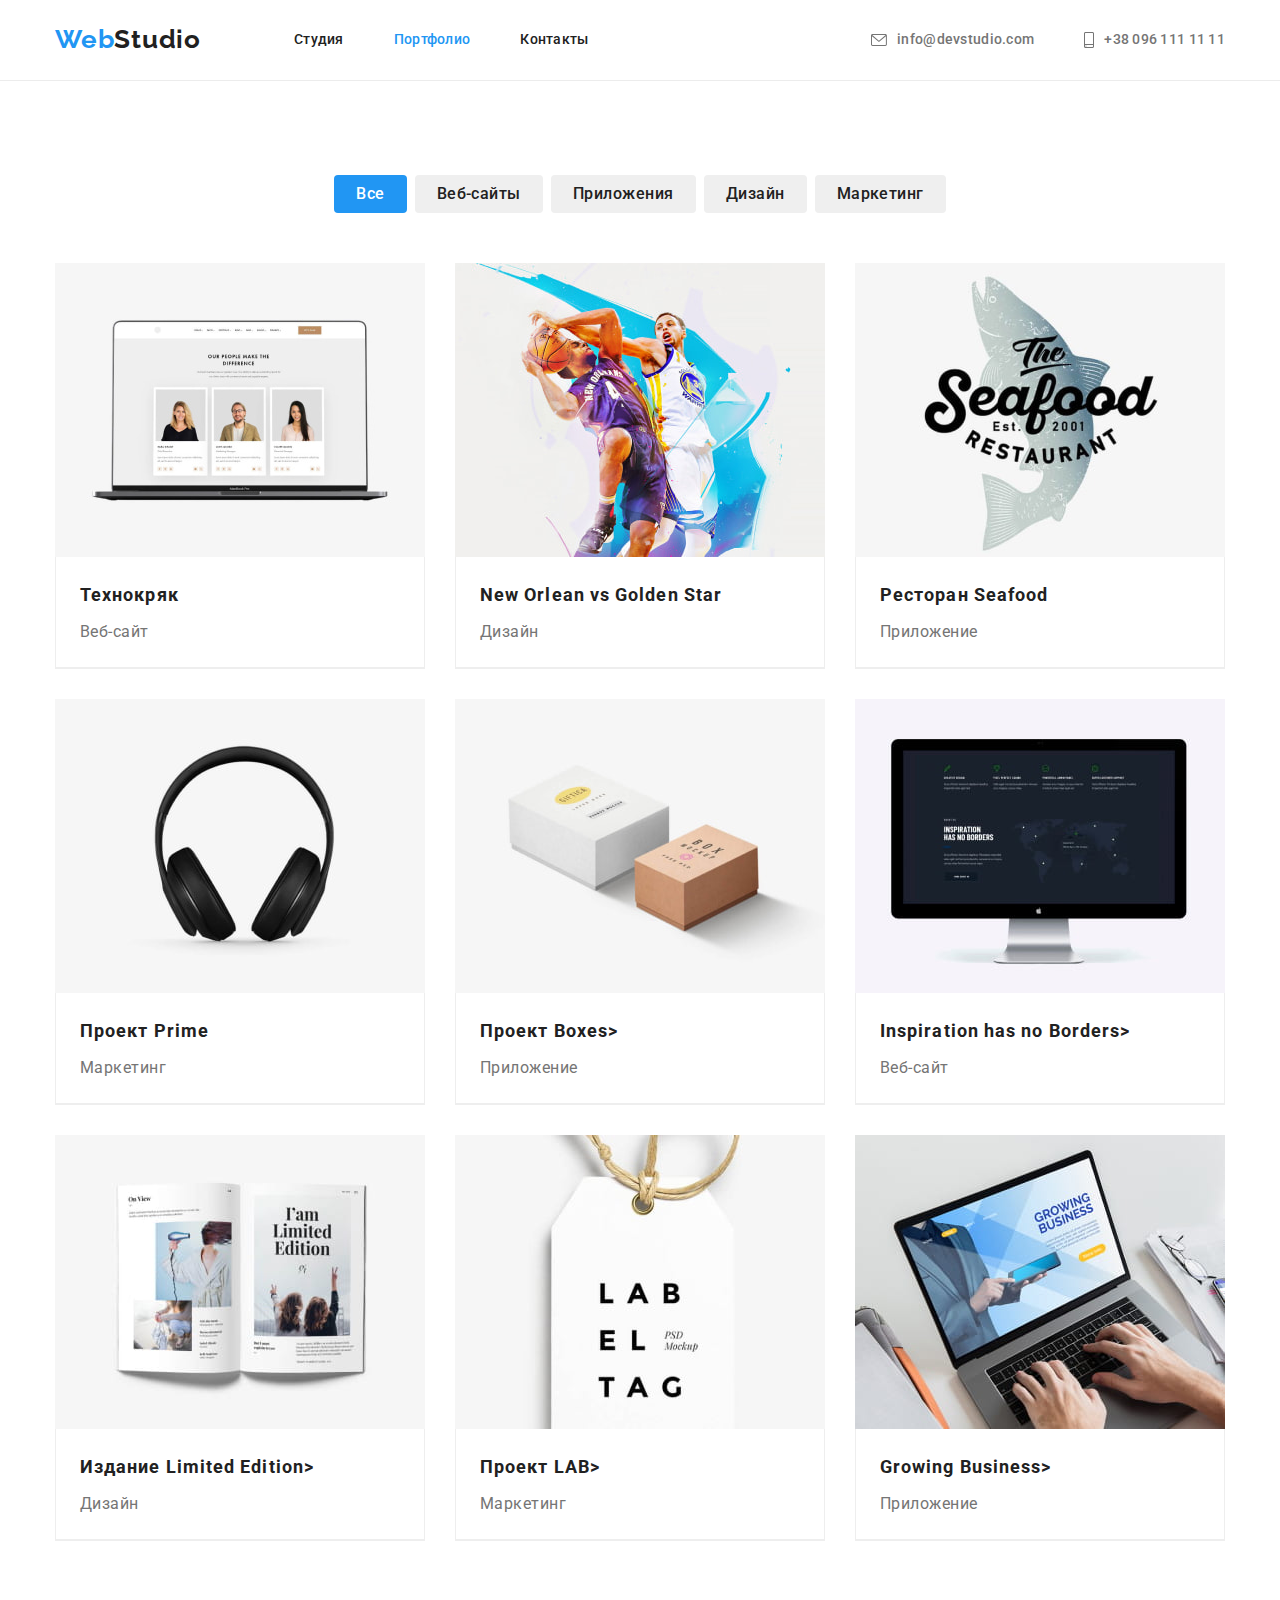
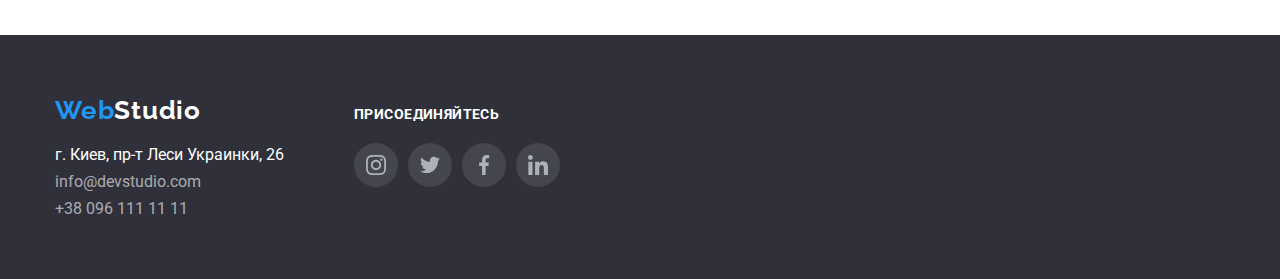
==== commit 3cf9618c: "2" ====
--- a/portfolio.html
+++ b/portfolio.html
@@ -6,6 +6,7 @@
     <meta http-equiv="X-UA-Compatible" content="IE=edge">
     <meta name="viewport" content="width=device-width, initial-scale=1.0">
     <title>Document</title>
+
     <link rel="preconnect" href="https://fonts.googleapis.com">
     <link rel="preconnect" href="https://fonts.gstatic.com" crossorigin>
     <link
@@ -17,13 +18,14 @@
 </head>
 
 <body>
+
     <header class="header">
         <div class="container header-container">
             <a class="logo" href="https://info@devstudio.com">Web<span class="span-header">Studio</span></a>
             <nav>
                 <ul class="nav-list">
-                    <li class="list"><a class="nav current" href="./index.html" target="_self">Студия</a></li>
-                    <li class="list"><a class="nav" href="./portfolio.html" target="_self">Портфолио</a></li>
+                    <li class="list"><a class="nav" href="./index.html" target="_self">Студия</a></li>
+                    <li class="list"><a class="nav current" href="./portfolio.html" target="_self">Портфолио</a></li>
                     <li class="list"><a class="nav" href="#" target="_self">Контакты</a></li>
                 </ul>
             </nav>
@@ -43,267 +45,128 @@
 
     </header>
     <main>
-        <section class="section-hero">
-            <div class="container container-hero">
-                <h1 class="hero">Эффективные решения для вашего бизнеса</h1>
-                <button class="main-button" type="button">Заказать услугу</button>
+        <section class="portfolio">
+            <div class="container container-portfolio">
+                <h2 class="visually-hidden">сортировка</h2>
+                <ul class="filter">
+                    <li class="list">
+                        <button class="button filter-button current-button" type="button">Все</button>
+                    </li>
+                    <li class="list">
+                        <button class="button" type="button">Веб-сайты</button>
+                    </li>
+                    <li class="list">
+                        <button class="button" type="button">Приложения</button>
+                    </li>
+                    <li class="list">
+                        <button class="button" type="button">Дизайн</button>
+                    </li>
+                    <li class="list">
+                        <button class="button" type="button">Маркетинг</button>
+                    </li>
+
+                </ul>
+
+                <ul class="all-works">
+                    <li class="list card">
+                        <a class="card-link" href="#">
+                            <img class="all-works-foto" src="./images/image-portfolio/img.jpg"
+                                alt="На ноутбуке открыт сайт Технокряк" width="370" height="294">
+                            <div class="all-works-container">
+                                <h3 class="title">Технокряк</h3>
+                                <p class="title-description">Веб-сайт</p>
+                            </div>
+                        </a>
+                    </li>
+                    <li class="list card">
+                        <a class="card-link" href="#">
+                            <img class="all-works-foto" src="./images/image-portfolio/img-1.jpg"
+                                alt="Постер New Orlean vs Golden Star" width="370" height="294">
+                            <div class="all-works-container">
+                                <h3 class="title"><span lang="en">New Orlean vs Golden Star</span></h3>
+                                <p class="title-description">Дизайн</p>
+                            </div>
+                        </a>
+                    </li>
+                    <li class="list card">
+                        <a class="card-link" href="#">
+                            <img class="all-works-foto" src="./images/image-portfolio/img-2.jpg"
+                                alt="Логотип ресторана Seafood" width="370" height="294">
+                            <div class="all-works-container">
+                                <h3 class="title">Ресторан <span lang="en">Seafood</span></h3>
+                                <p class="title-description">Приложение</p>
+                            </div>
+                        </a>
+                    </li>
+                    <li class="list card">
+                        <a class="card-link" href="#">
+                            <img class="all-works-foto" src="./images/image-portfolio/img-3.jpg" alt="Наушники" width="370"
+                                height="294">
+                            <div class="all-works-container">
+                                <h3 class="title">Проект <span lang="en">Prime</span></h3>
+                                <p class="title-description">Маркетинг</p>
+                            </div>
+                        </a>
+                    </li>
+                    <li class="list card">
+                        <a class="card-link" href="#">
+                            <img class="all-works-foto" src="./images/image-portfolio/img-4.jpg" alt="Две коробки" width="370"
+                                height="294">
+                            <div class="all-works-container">
+                                <h3 class="title">Проект <span lang="en">Boxes</span>></h3>
+                                <p class="title-description">Приложение</p>
+                            </div>
+                        </a>
+                    </li>
+                    <li class="list card">
+                        <a class="card-link" href="#">
+                            <img class="all-works-foto" src="./images/image-portfolio/img-5.jpg" alt="Веб-сайт на мониторе"
+                                width="370" height="294">
+                            <div class="all-works-container">
+                                <h3 class="title"><span lang="en">Inspiration has no Borders</span>></h3>
+                                <p class="title-description">Веб-сайт</p>
+                            </div>
+                        </a>
+                    </li>
+                    <li class="list card">
+                        <a class="card-link" href="#">
+                            <img class="all-works-foto" src="./images/image-portfolio/img-6.jpg"
+                                alt="Разворот книги Limited Edition" width="370" height="294">
+                            <div class="all-works-container">
+                                <h3 class="title">Издание <span lang="en">Limited Edition</span>></h3>
+                                <p class="title-description">Дизайн</p>
+                            </div>
+                        </a>
+                    </li>
+                    <li class="list card">
+                        <a class="card-link" href="#">
+                            <img class="all-works-foto" src="./images/image-portfolio/img-7.jpg" alt="Бирка с надписью"
+                                width="370" height="294">
+                            <div class="all-works-container">
+                                <h3 class="title">Проект <span lang="en">LAB</span>></h3>
+                                <p class="title-description">Маркетинг</p>
+                            </div>
+                        </a>
+                    </li>
+                    <li class="list card">
+                        <a class="card-link" href="#">
+                            <img class="all-works-foto" src="./images/image-portfolio/img-8.jpg"
+                                alt="Руки печатают на клавиатуре ноутбука" width="370" height="294">
+
+                            <div class="all-works-container">
+                                <h3 class="title"><span lang="en">Growing Business</span>></h3>
+                                <p class="title-description">Приложение</p>
+                            </div>
+                        </a>
+                    </li>
+                </ul>
             </div>
         </section>
-        <section class="benefits">
-            <div class="container">
-                <h2 class="visually-hidden">Преимущества</h2>
-                <ul class="benefits-list">
-                    <li class="list">
-                        <div class="benefits-icon">
-                            <svg class="benefits-icon-antenna">
-                                <use href="./images/symbol-defs.svg#icon-antenna"></use>
-                            </svg>
-                        </div>
-                        <h3 class="specific">Внимание к деталям</h3>
-                        <p class="description">Идейные соображения, а также начало повседневной работы по формированию
-                            позиции.</p>
-                    </li>
-                    <li class="list">
-                        <div class="benefits-icon">
-                            <svg class="benefits-icon-clock">
-                                <use href="./images/symbol-defs.svg#icon-clock-1"></use>
-                            </svg>
-                        </div>
-                        <h3 class="specific">Пунктуальность</h3>
-                        <p class="description">Задача организации, в особенности же рамки и место обучения кадров влечет
-                            за собой.</p>
-                    </li>
-                    <li class="list">
-                        <div class="benefits-icon">
-                            <svg class="benefits-icon-diagram">
-                                <use href="./images/symbol-defs.svg#icon-diagram-1"></use>
-                            </svg>
-                        </div>
-                        <h3 class="specific">Планирование</h3>
-                        <p class="description">Равным образом консультация с широким активом в значительной степени
-                            обуславливает.</p>
-                    </li>
-                    <li class="list">
-                        <div class="benefits-icon">
-                            <svg class="benefits-icon-astronaut">
-                                <use href="./images/symbol-defs.svg#icon-astronaut-1"></use>
-                            </svg>
-                        </div>
-                        <h3 class="specific">Современные технологии</h3>
-                        <p class="description">Значимость этих проблем настолько очевидна, что реализация плановых
-                            заданий.</p>
-                    </li>
-                </ul>
-            </div>
-
-        </section>
-        <section class="our-works">
-            <div class="container">
-                <h2 class="h2-title">Чем мы занимаемся</h2>
-                <ul class="h2-title-list">
-                    <li class="list">
-                        <img class="h2-title-list-foto" src="./images/img-2.jpg" alt="фотография примера работы"
-                            width="370" height="294">
-                    </li>
-                    <li class="list">
-                        <img class="h2-title-list-foto" src="./images/img-3.jpg" alt="фотография примера работы"
-                            width="370" height="294">
-                    </li>
-                    <li class="list">
-                        <img class="h2-title-list-foto" src="./images/img-4.jpg" alt="фотография примера работы"
-                            width="370" height="294">
-                    </li>
-                </ul>
-            </div>
-
-        </section>
-        <section class="team">
-            <div class="container">
-                <h2 class="h2-title">Наша команда</h2>
-                <ul class="team-list">
-                    <li class="list">
-                        <img class="team-foto" src="./images/img-5.jpg" alt="Игорь Демьяненко" width="270" height="260">
-                        <div class="team-container">
-                            <h3 class="name">Игорь Демьяненко</h3>
-                            <p class="position" lang="en">Product Designer</p>
-                            <ul class="social-link-list">
-                                <li class="social-link-list-item list">
-                                    <a href="https://www.instagram.com" class="social-link">
-                                        <svg class="social-link-icon" width="20" height="20">
-                                            <use href="./images/symbol-defs.svg#icon-instagram-2"></use>
-                                        </svg>
-                                    </a>
-                                </li>
-                                <li class="social-link-list-item list">
-                                    <a href="http://twitter.com" class="social-link">
-                                        <svg class="social-link-icon" width="20" height="20">
-                                            <use href="./images/symbol-defs.svg#icon-twitter-1"></use>
-                                        </svg>
-                                    </a>
-                                </li>
-                                <li class="social-link-list-item list">
-                                    <a href="https://www.facebook.com" class="social-link">
-                                        <svg class="social-link-icon" width="20" height="20">
-                                            <use href="./images/symbol-defs.svg#icon-facebook-1"></use>
-                                        </svg>
-                                    </a>
-                                </li>
-                                <li class="social-link-list-item list">
-                                    <a href="https://www.linkedin.com" class="social-link">
-                                        <svg class="social-link-icon" width="20" height="20">
-                                            <use href="./images/symbol-defs.svg#icon-linkedin-1"></use>
-                                        </svg>
-                                    </a>
-                                </li>
-                            </ul>
-                        </div>
-                    </li>
-                    <li class="list">
-                        <img class="team-foto" src="./images/img-6.jpg" alt="Ольга Репина" width="270" height="260">
-                        <div class="team-container">
-                            <h3 class="name">Ольга Репина</h3>
-                            <p class="position" lang="en">Frontend Developer</p>
-                            <ul class="social-link-list">
-                                <li class="social-link-list-item list">
-                                    <a href="https://www.instagram.com" class="social-link">
-                                        <svg class="social-link-icon" width="20" height="20">
-                                            <use href="./images/symbol-defs.svg#icon-instagram-2"></use>
-                                        </svg>
-                                    </a>
-                                </li>
-                                <li class="social-link-list-item list">
-                                    <a href="http://twitter.com" class="social-link">
-                                        <svg class="social-link-icon" width="20" height="20">
-                                            <use href="./images/symbol-defs.svg#icon-twitter-1"></use>
-                                        </svg>
-                                    </a>
-                                </li>
-                                <li class="social-link-list-item list">
-                                    <a href="https://www.facebook.com" class="social-link">
-                                        <svg class="social-link-icon" width="20" height="20">
-                                            <use href="./images/symbol-defs.svg#icon-facebook-1"></use>
-                                        </svg>
-                                    </a>
-                                </li>
-                                <li class="social-link-list-item list">
-                                    <a href="https://www.linkedin.com" class="social-link">
-                                        <svg class="social-link-icon" width="20" height="20">
-                                            <use href="./images/symbol-defs.svg#icon-linkedin-1"></use>
-                                        </svg>
-                                    </a>
-                                </li>
-                            </ul>
-                        </div>
-                    </li>
-                    <li class="list">
-                        <img class="team-foto" src="./images/img-7.jpg" alt="Николай Тарасов" width="270" height="260">
-                        <div class="team-container">
-                            <h3 class="name">Николай Тарасов</h3>
-                            <p class="position" lang="en">Marketing</p>
-                            <ul class="social-link-list">
-                                <li class="social-link-list-item list">
-                                    <a href="https://www.instagram.com" class="social-link">
-                                        <svg class="social-link-icon" width="20" height="20">
-                                            <use href="./images/symbol-defs.svg#icon-instagram-2"></use>
-                                        </svg>
-                                    </a>
-                                </li>
-                                <li class="social-link-list-item list">
-                                    <a href="http://twitter.com" class="social-link">
-                                        <svg class="social-link-icon" width="20" height="20">
-                                            <use href="./images/symbol-defs.svg#icon-twitter-1"></use>
-                                        </svg>
-                                    </a>
-                                </li>
-                                <li class="social-link-list-item list">
-                                    <a href="https://www.facebook.com" class="social-link">
-                                        <svg class="social-link-icon" width="20" height="20">
-                                            <use href="./images/symbol-defs.svg#icon-facebook-1"></use>
-                                        </svg>
-                                    </a>
-                                </li>
-                                <li class="social-link-list-item list">
-                                    <a href="https://www.linkedin.com" class="social-link">
-                                        <svg class="social-link-icon" width="20" height="20">
-                                            <use href="./images/symbol-defs.svg#icon-linkedin-1"></use>
-                                        </svg>
-                                    </a>
-                                </li>
-                            </ul>
-                        </div>
-                    </li>
-                    <li class="list">
-                        <img class="team-foto" src="./images/img-8.jpg" alt="Михаил Ермаков" width="270" height="260">
-                        <div class="team-container">
-                            <h3 class="name">Михаил Ермаков</h3>
-                            <p class="position" lang="en">UI Designer</p>
-                            <ul class="social-link-list">
-                                <li class="social-link-list-item list">
-                                    <a href="https://www.instagram.com" class="social-link">
-                                        <svg class="social-link-icon" width="20" height="20">
-                                            <use href="./images/symbol-defs.svg#icon-instagram-2"></use>
-                                        </svg>
-                                    </a>
-                                </li>
-                                <li class="social-link-list-item list">
-                                    <a href="http://twitter.com" class="social-link">
-                                        <svg class="social-link-icon" width="20" height="20">
-                                            <use href="./images/symbol-defs.svg#icon-twitter-1"></use>
-                                        </svg>
-                                    </a>
-                                </li>
-                                <li class="social-link-list-item list">
-                                    <a href="https://www.facebook.com" class="social-link">
-                                        <svg class="social-link-icon" width="20" height="20">
-                                            <use href="./images/symbol-defs.svg#icon-facebook-1"></use>
-                                        </svg>
-                                    </a>
-                                </li>
-                                <li class="social-link-list-item list">
-                                    <a href="https://www.linkedin.com" class="social-link">
-                                        <svg class="social-link-icon" width="20" height="20">
-                                            <use href="./images/symbol-defs.svg#icon-linkedin-1"></use>
-                                        </svg>
-                                    </a>
-                                </li>
-                            </ul>
-                        </div>
-                    </li>
-                </ul>
-            </div>
-        </section>
-        <section class="clients">
-            <div class="container clients-container">
-                <h2 class="h2-title">Постоянные клиенты</h2>
-                <ul class="clients-list">
-                    <li class="clients-list-item list"><a href="#" class="client-link" target="_self"><svg
-                                class="client-list-icon" width="106" height="60">
-                                <use href="./images/symbol-defs.svg#icon-ya--co"></use>
-                            </svg></a></li>
-                    <li class="clients-list-item list"><a href="#" class="client-link" target="_self"><svg
-                                class="client-list-icon" width="106" height="60">
-                                <use href="./images/symbol-defs.svg#icon-company"></use>
-                            </svg></a></li>
-                    <li class="clients-list-item list"><a href="#" class="client-link" target="_self"><svg
-                                class="client-list-icon" width="106" height="60">
-                                <use href="./images/symbol-defs.svg#icon-company-2"></use>
-                            </svg></a></li>
-                    <li class="clients-list-item list"><a href="#" class="client-link" target="_self"><svg
-                                class="client-list-icon" width="106" height="60">
-                                <use href="./images/symbol-defs.svg#icon-logo"></use>
-                            </svg></a></li>
-                    <li class="clients-list-item list"><a href="#" class="client-link" target="_self"><svg
-                                class="client-list-icon" width="106" height="60">
-                                <use href="./images/symbol-defs.svg#icon-brand"></use>
-                            </svg></a></li>
-                    <li class="clients-list-item list"><a href="#" class="client-link" target="_self"><svg
-                                class="client-list-icon" width="106" height="60">
-                                <use href="./images/symbol-defs.svg#icon-tag-line"></use>
-                            </svg></a></li>
-                </ul>
-            </div>
-        </section>
+
     </main>
+
+
+
     <footer class="footer">
         <div class="container footer-container">
             <div class="footer-contacts">
--- a/css/style.css
+++ b/css/style.css
@@ -280,7 +280,7 @@
       rgba(47, 48, 58, 0.4),
       rgba(47, 48, 58, 0.4)
     ),
-    url(../images/hero-bg.jpg);
+    url(../images/bg-hero.jpg);
   background-repeat: no-repeat;
   background-size: cover;
   background-position: center;
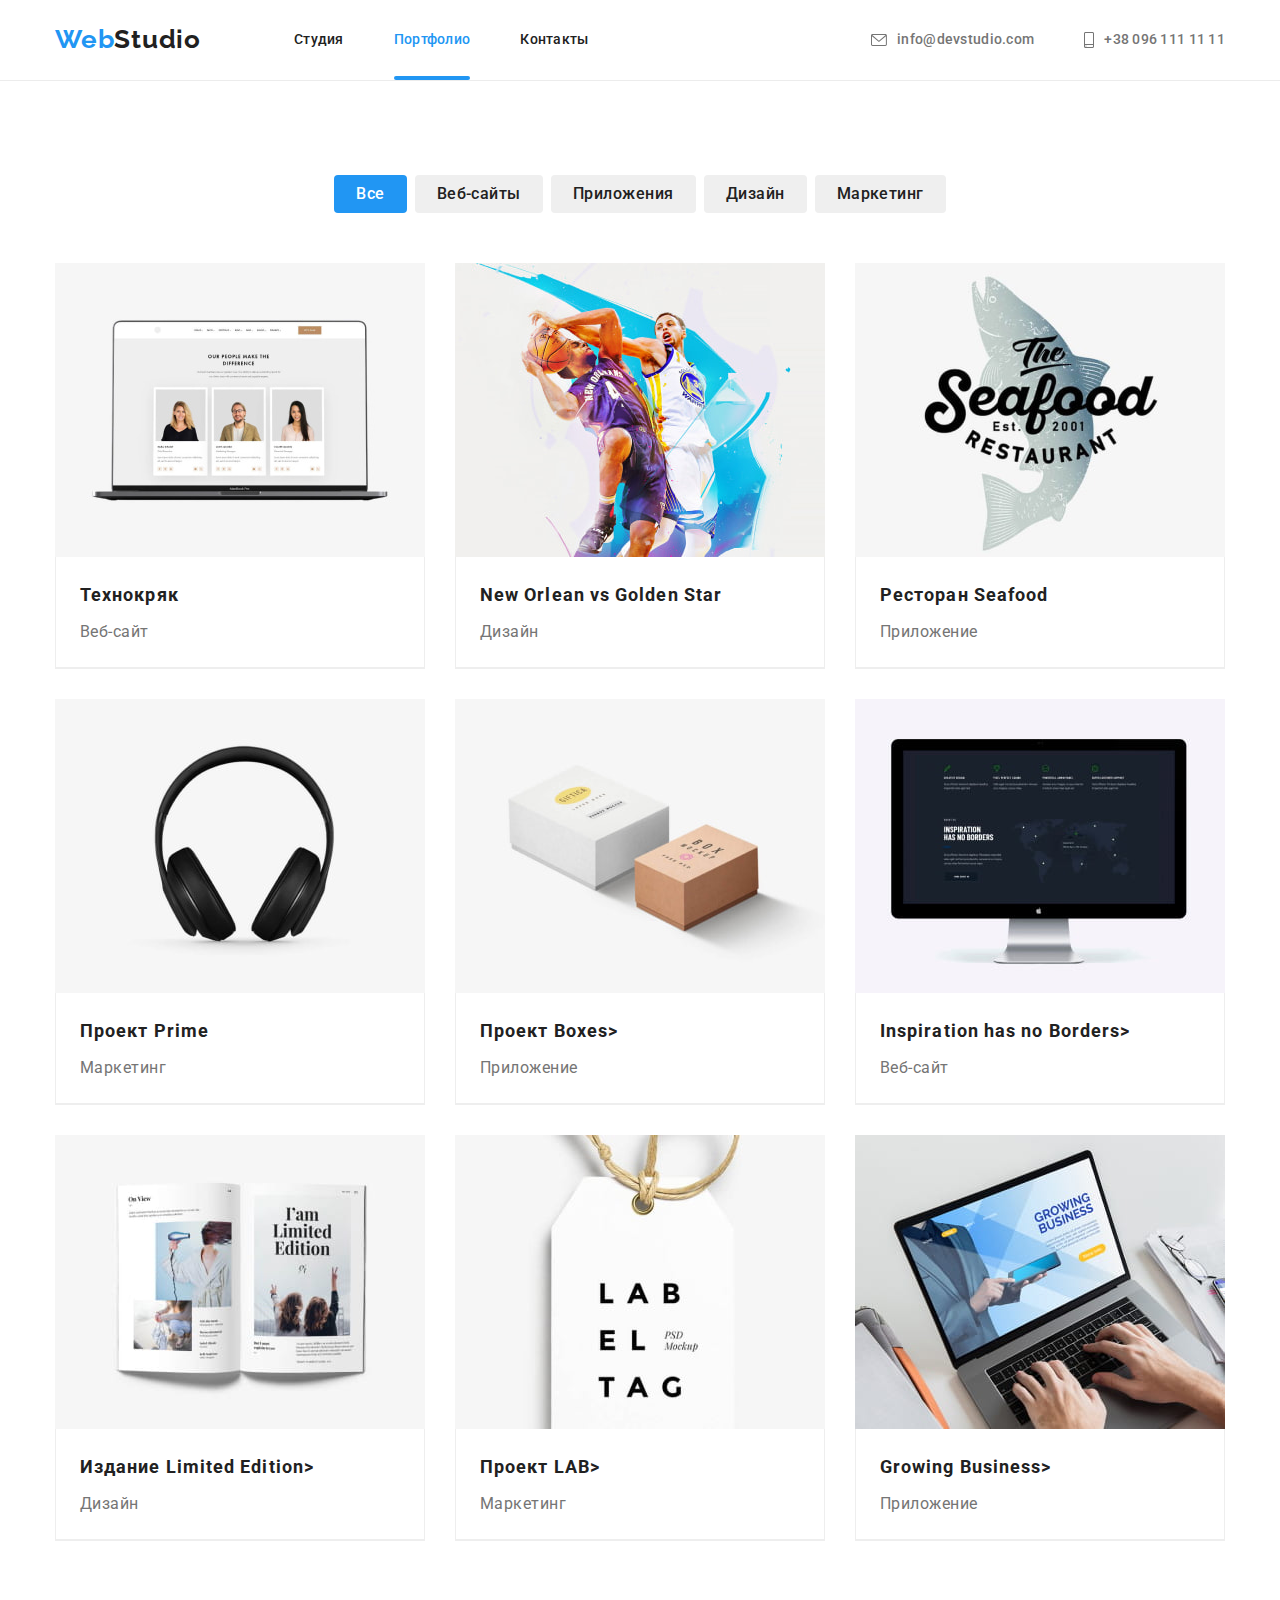
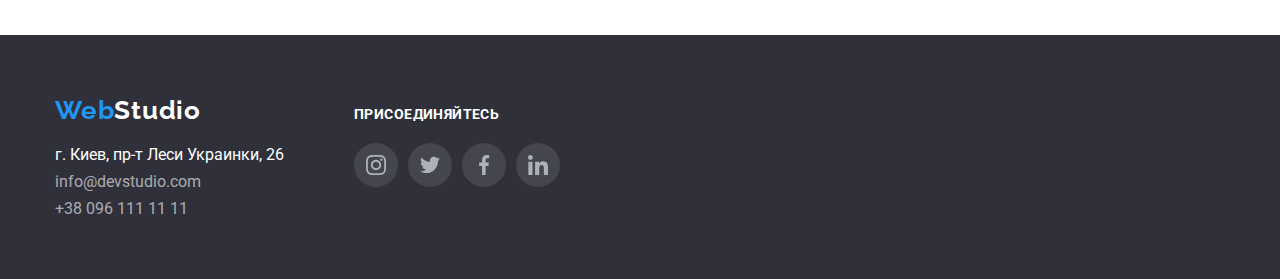
==== commit 37f7664a: "1" ====
--- a/portfolio.html
+++ b/portfolio.html
@@ -14,6 +14,7 @@
         rel="stylesheet">
     <link rel="stylesheet"
         href="https://cdnjs.cloudflare.com/ajax/libs/modern-normalize/1.1.0/modern-normalize.min.css">
+    <link rel="stylesheet" href="https://cdnjs.cloudflare.com/ajax/libs/animate.css/4.1.1/animate.min.css" />
     <link rel="stylesheet" href="./css/style.css">
 </head>
 
@@ -70,8 +71,17 @@
                 <ul class="all-works">
                     <li class="list card">
                         <a class="card-link" href="#">
-                            <img class="all-works-foto" src="./images/image-portfolio/img.jpg"
-                                alt="На ноутбуке открыт сайт Технокряк" width="370" height="294">
+                            <div class="thumb">
+                                <img class="all-works-foto" src="./images/image-portfolio/img.jpg"
+                                    alt="На ноутбуке открыт сайт Технокряк" width="370" height="294">
+
+                                <div class="text-card">
+                                    <p class="text-card-description">Технокряк это современная площадка распространения
+                                        коронавируса. Компании
+                                        используют эту платформу для цифрового
+                                        шпионажа и атак на защищённые сервера конкурентов.</p>
+                                </div>
+                            </div>
                             <div class="all-works-container">
                                 <h3 class="title">Технокряк</h3>
                                 <p class="title-description">Веб-сайт</p>
@@ -80,8 +90,16 @@
                     </li>
                     <li class="list card">
                         <a class="card-link" href="#">
-                            <img class="all-works-foto" src="./images/image-portfolio/img-1.jpg"
-                                alt="Постер New Orlean vs Golden Star" width="370" height="294">
+                            <div class="thumb">
+                                <img class="all-works-foto" src="./images/image-portfolio/img-1.jpg"
+                                    alt="Постер New Orlean vs Golden Star" width="370" height="294">
+                                <div class="text-card">
+                                    <p class="text-card-description">Технокряк это современная площадка распространения
+                                        коронавируса. Компании
+                                        используют эту платформу для цифрового
+                                        шпионажа и атак на защищённые сервера конкурентов.</p>
+                                </div>
+                            </div>
                             <div class="all-works-container">
                                 <h3 class="title"><span lang="en">New Orlean vs Golden Star</span></h3>
                                 <p class="title-description">Дизайн</p>
@@ -90,8 +108,16 @@
                     </li>
                     <li class="list card">
                         <a class="card-link" href="#">
-                            <img class="all-works-foto" src="./images/image-portfolio/img-2.jpg"
-                                alt="Логотип ресторана Seafood" width="370" height="294">
+                            <div class="thumb">
+                                <img class="all-works-foto" src="./images/image-portfolio/img-2.jpg"
+                                    alt="Логотип ресторана Seafood" width="370" height="294">
+                                <div class="text-card">
+                                    <p class="text-card-description">Технокряк это современная площадка распространения
+                                        коронавируса. Компании
+                                        используют эту платформу для цифрового
+                                        шпионажа и атак на защищённые сервера конкурентов.</p>
+                                </div>
+                            </div>
                             <div class="all-works-container">
                                 <h3 class="title">Ресторан <span lang="en">Seafood</span></h3>
                                 <p class="title-description">Приложение</p>
@@ -100,8 +126,16 @@
                     </li>
                     <li class="list card">
                         <a class="card-link" href="#">
-                            <img class="all-works-foto" src="./images/image-portfolio/img-3.jpg" alt="Наушники" width="370"
-                                height="294">
+                            <div class="thumb">
+                                <img class="all-works-foto" src="./images/image-portfolio/img-3.jpg" alt="Наушники"
+                                    width="370" height="294">
+                                <div class="text-card">
+                                    <p class="text-card-description">Технокряк это современная площадка распространения
+                                        коронавируса. Компании
+                                        используют эту платформу для цифрового
+                                        шпионажа и атак на защищённые сервера конкурентов.</p>
+                                </div>
+                            </div>
                             <div class="all-works-container">
                                 <h3 class="title">Проект <span lang="en">Prime</span></h3>
                                 <p class="title-description">Маркетинг</p>
@@ -110,8 +144,16 @@
                     </li>
                     <li class="list card">
                         <a class="card-link" href="#">
-                            <img class="all-works-foto" src="./images/image-portfolio/img-4.jpg" alt="Две коробки" width="370"
-                                height="294">
+                            <div class="thumb">
+                                <img class="all-works-foto" src="./images/image-portfolio/img-4.jpg" alt="Две коробки"
+                                    width="370" height="294">
+                                <div class="text-card">
+                                    <p class="text-card-description">Технокряк это современная площадка распространения
+                                        коронавируса. Компании
+                                        используют эту платформу для цифрового
+                                        шпионажа и атак на защищённые сервера конкурентов.</p>
+                                </div>
+                            </div>
                             <div class="all-works-container">
                                 <h3 class="title">Проект <span lang="en">Boxes</span>></h3>
                                 <p class="title-description">Приложение</p>
@@ -120,8 +162,16 @@
                     </li>
                     <li class="list card">
                         <a class="card-link" href="#">
-                            <img class="all-works-foto" src="./images/image-portfolio/img-5.jpg" alt="Веб-сайт на мониторе"
-                                width="370" height="294">
+                            <div class="thumb">
+                                <img class="all-works-foto" src="./images/image-portfolio/img-5.jpg"
+                                    alt="Веб-сайт на мониторе" width="370" height="294">
+                                <div class="text-card">
+                                    <p class="text-card-description">Технокряк это современная площадка распространения
+                                        коронавируса. Компании используют эту платформу для цифрового
+                                        шпионажа и атак на защищённые сервера конкурентов.</p>
+                                </div>
+                            </div>
+
                             <div class="all-works-container">
                                 <h3 class="title"><span lang="en">Inspiration has no Borders</span>></h3>
                                 <p class="title-description">Веб-сайт</p>
@@ -130,8 +180,16 @@
                     </li>
                     <li class="list card">
                         <a class="card-link" href="#">
-                            <img class="all-works-foto" src="./images/image-portfolio/img-6.jpg"
-                                alt="Разворот книги Limited Edition" width="370" height="294">
+                            <div class="thumb">
+                                <img class="all-works-foto" src="./images/image-portfolio/img-6.jpg"
+                                    alt="Разворот книги Limited Edition" width="370" height="294">
+                                <div class="text-card">
+                                    <p class="text-card-description">Технокряк это современная площадка распространения
+                                        коронавируса. Компании
+                                        используют эту платформу для цифрового
+                                        шпионажа и атак на защищённые сервера конкурентов.</p>
+                                </div>
+                            </div>
                             <div class="all-works-container">
                                 <h3 class="title">Издание <span lang="en">Limited Edition</span>></h3>
                                 <p class="title-description">Дизайн</p>
@@ -140,8 +198,16 @@
                     </li>
                     <li class="list card">
                         <a class="card-link" href="#">
-                            <img class="all-works-foto" src="./images/image-portfolio/img-7.jpg" alt="Бирка с надписью"
-                                width="370" height="294">
+                            <div class="thumb">
+                                <img class="all-works-foto" src="./images/image-portfolio/img-7.jpg" alt="Бирка с надписью"
+                                    width="370" height="294">
+                                <div class="text-card">
+                                    <p class="text-card-description">Технокряк это современная площадка распространения
+                                        коронавируса. Компании
+                                        используют эту платформу для цифрового
+                                        шпионажа и атак на защищённые сервера конкурентов.</p>
+                                </div>
+                            </div>
                             <div class="all-works-container">
                                 <h3 class="title">Проект <span lang="en">LAB</span>></h3>
                                 <p class="title-description">Маркетинг</p>
@@ -150,9 +216,16 @@
                     </li>
                     <li class="list card">
                         <a class="card-link" href="#">
-                            <img class="all-works-foto" src="./images/image-portfolio/img-8.jpg"
-                                alt="Руки печатают на клавиатуре ноутбука" width="370" height="294">
-
+                            <div class="thumb">
+                                <img class="all-works-foto" src="./images/image-portfolio/img-8.jpg"
+                                    alt="Руки печатают на клавиатуре ноутбука" width="370" height="294">
+                                <div class="text-card">
+                                    <p class="text-card-description">Технокряк это современная площадка распространения
+                                        коронавируса. Компании
+                                        используют эту платформу для цифрового
+                                        шпионажа и атак на защищённые сервера конкурентов.</p>
+                                </div>
+                            </div>
                             <div class="all-works-container">
                                 <h3 class="title"><span lang="en">Growing Business</span>></h3>
                                 <p class="title-description">Приложение</p>
--- a/css/style.css
+++ b/css/style.css
@@ -2,6 +2,7 @@
   --text-color: #757575;
   --title-color: #212121;
   --accent-color: #2196f3;
+  --main-button-focus-color: #188ce8;
   --white-color: #ffffff;
   --background-color: #2f303a;
   --fone-color: #f5f4fa;
@@ -10,6 +11,10 @@
   --header-border: #ececec;
   --border-portfolio-card: #eeeeee;
   --social-link-color: #afb1b8;
+  --hover-card-color: rgba(33, 150, 243, 0.9);
+  --our-works-fone: rgba(47, 48, 58, 0.8);
+  --modal-window-bgc: rgba(0, 0, 0, 0.2);
+  --close-button-color: #000000;
 }
 
 body {
@@ -137,6 +142,17 @@
 
 .nav.current {
   color: var(--accent-color);
+  position: relative;
+}
+
+.nav,
+.auth-nav,
+.auth {
+  transition: color 250ms cubic-bezier(0.4, 0, 0.2, 1);
+}
+.auth-nav-letter,
+.auth-nav-tel {
+  transition: fill 250ms cubic-bezier(0.4, 0, 0.2, 1);
 }
 
 .nav:hover,
@@ -175,6 +191,10 @@
 }
 
 .header {
+  display: block;
+
+  z-index: 9;
+  width: 100%;
   background-color: var(--white-color);
   font-size: 14px;
   line-height: 1.14;
@@ -242,10 +262,7 @@
   height: 120px;
   background-color: var(--fone-color);
   margin-bottom: 30px;
-  padding-top: 25px;
-  padding-bottom: 25px;
-  padding-left: auto;
-  padding-right: auto;
+  align-items: center;
   justify-content: center;
   border-radius: 4px;
 }
@@ -311,6 +328,7 @@
   padding: 10px 32px;
   justify-content: center;
   margin: 0 auto;
+  transition: background-color 250ms cubic-bezier(0.4, 0, 0.2, 1);
 }
 
 .button {
@@ -322,28 +340,32 @@
   padding: 6px 22px;
 }
 
-/* .filter-button {
-  box-shadow: 0px 3px 1px rgba(0, 0, 0, 0.1), 0px 1px 2px rgba(0, 0, 0, 0.08),
-    0px 2px 2px rgba(0, 0, 0, 0.12);
-} */
-
-/* box-shadow:1px 4px 6px rgba(0, 0, 0, 0.16), 0px 4px 4px rgba(0, 0, 0, 0.06), 0px 1px 1px rgba(0, 0, 0, 0.12) */
+.button {
+  transition: color 250ms cubic-bezier(0.4, 0, 0.2, 1),
+    background-color 250ms cubic-bezier(0.4, 0, 0.2, 1),
+    box-shadow 250ms cubic-bezier(0.4, 0, 0.2, 1);
+}
 
 .button:focus,
 .button:hover,
 .current-button,
-.main-button:focus,
-.main-button:hover,
 .social-link:hover,
 .social-link:focus {
   background-color: var(--accent-color);
   color: var(--white-color);
 }
+
+.main-button:focus,
+.main-button:hover {
+  background-color: var(--main-button-focus-color);
+}
+
 .button:focus,
 .button:hover {
   box-shadow: 0px 3px 1px rgb(0 0 0 / 10%), 0px 1px 2px rgb(0 0 0 / 8%),
     0px 2px 2px rgb(0 0 0 / 12%);
 }
+
 .title {
   color: var(--title-color);
   font-weight: 700;
@@ -393,11 +415,9 @@
   justify-content: center;
   cursor: pointer;
 }
-.client-link:focus,
-.client-list-icon,
-/* .client-link:hover, */
+
 .client-list-icon {
-  fill: var(--social-link-color);
+  transition: fill 250ms cubic-bezier(0.4, 0, 0.2, 1);
 }
 
 .client-link:focus .client-list-icon,
@@ -405,16 +425,36 @@
   fill: var(--accent-color);
 }
 
-.social-link-icon,
+.social-link {
+  transition: background-color 250ms cubic-bezier(0.4, 0, 0.2, 1);
+}
+.social-link-icon {
+  transition: fill 250ms cubic-bezier(0.4, 0, 0.2, 1);
+}
+
+.connect-us-social-link {
+  transition: fill 250ms cubic-bezier(0.4, 0, 0.2, 1),
+    background-color 250ms cubic-bezier(0.4, 0, 0.2, 1);
+}
+.connect-us-social-link-icon {
+  transition: fill 250ms cubic-bezier(0.4, 0, 0.2, 1);
+}
 .client-list-icon {
   fill: var(--social-link-color);
+  transition: fill 250ms cubic-bezier(0.4, 0, 0.2, 1);
+}
+.social-link-icon {
+  fill: var(--social-link-color);
+}
+.social-link:hover,
+.social-link:focus,
+.connect-us-social-link:hover,
+.connect-us-social-link:focus {
+  background-color: var(--accent-color);
 }
 
 .social-link:hover .social-link-icon,
-.social-link:focus .social-link-icon,
-.connect-us-social-link:hover .connect-us-social-link-icon,
-.connect-us-social-link:focus .connect-us-social-link-icon {
-  background-color: var(--accent-color);
+.social-link:focus .social-link-icon {
   fill: var(--white-color);
 }
 .social-link-list-item {
@@ -460,17 +500,15 @@
   border: 1px solid var(--border-portfolio-card);
   border-top: 0;
 }
-
-.card:hover {
+.card {
+  transition: box-shadow 250ms cubic-bezier(0.4, 0, 0.2, 1);
+}
+.card:hover,
+.card:focus {
   box-shadow: 1px 4px 6px rgba(0, 0, 0, 0.16), 0px 4px 4px rgba(0, 0, 0, 0.06),
     0px 1px 1px rgba(0, 0, 0, 0.12);
 }
 
-.card-link:focus .all-works-container {
-  box-shadow: 1px 4px 6px rgba(0, 0, 0, 0.16), 0px 4px 4px rgba(0, 0, 0, 0.06),
-    0px 1px 1px rgba(0, 0, 0, 0.12);
-}
-
 .card-link {
   text-decoration: none;
 }
@@ -479,8 +517,7 @@
 }
 .clients-list-item {
   padding: 0;
-  border: 1px solid var(--social-link-color);
-  border-radius: 4px;
+
   align-items: center;
   justify-content: center;
   display: flex;
@@ -497,23 +534,24 @@
   width: 100%;
   height: 100%;
   display: flex;
-  align-items: center;
-}
-
-.clients-list-item:hover,
-.clients-list-item:focus {
+  border: 1 px solid var(--social-link-color);
+  border-radius: 4px;
+  align-items: center;
+  transition: border 250ms cubic-bezier(0.4, 0, 0.2, 1);
+}
+.client-link:hover,
+.client-link:focus {
   border: 1px solid var(--accent-color);
 }
 
-.clients-list-item:hover .client-list-icon,
-.clients-list-item:focus .client-list-icon {
+.client-link:hover .client-list-icon,
+.client-link:focus .client-list-icon {
   fill: var(--accent-color);
 }
-.clients-list-item:focus .client-list-icon {
-  fill: var(--accent-color);
-}
-.clients-list-item:focus .clients-list-item {
-  border: 1px solid var(--accent-color);
+
+.client-link,
+.client-link {
+  border: 1px solid var(--social-link-color);
 }
 
 .span-footer {
@@ -600,3 +638,125 @@
 .connect-us-social-link:focus {
   background-color: var(--accent-color);
 }
+
+.nav.current::after {
+  position: absolute;
+  content: "";
+  background-color: var(--accent-color);
+  display: block;
+  width: 100%;
+  height: 4px;
+  left: 0;
+  bottom: 0;
+  border-radius: 2px;
+}
+
+.thumb {
+  position: relative;
+  display: block;
+  overflow: hidden;
+}
+
+.text-card-description {
+  font-size: 18px;
+  line-height: 1.33;
+  letter-spacing: 0.03em;
+}
+.text-card {
+  text-decoration: none;
+  position: absolute;
+  display: block;
+  top: 0;
+  left: 0;
+  width: 100%;
+  height: 100%;
+  background-color: var(--hover-card-color);
+  color: var(--white-color);
+  opacity: 0;
+  transform: translateY(100%);
+  transition: transform 250ms cubic-bezier(0.4, 0, 0.2, 1),
+    opacity 250ms cubic-bezier(0.4, 0, 0.2, 1);
+  padding: 63px 24px;
+}
+
+.card-link:focus .text-card,
+.card-link:hover .text-card {
+  transform: translateY(0);
+  opacity: 1;
+}
+.our-works-description {
+  position: relative;
+  display: block;
+}
+.our-works-description-text {
+  font-style: normal;
+  font-weight: 700;
+  font-size: 14px;
+  line-height: 1.14;
+  letter-spacing: 0.03em;
+  color: var(--white-color);
+  text-transform: uppercase;
+}
+.our-works-description-text-container {
+  display: flex;
+  position: absolute;
+  background-color: var(--our-works-fone);
+  width: 100%;
+  height: 70px;
+  bottom: 0;
+  left: 0;
+  opacity: 1;
+  justify-content: center;
+  align-items: center;
+}
+
+.modal-window {
+  width: 100vw;
+  height: 100vh;
+  background-color: var(--modal-window-bgc);
+  position: fixed;
+  top: 0;
+  left: 0;
+  opacity: 1;
+  transition: opacity 250ms cubic-bezier(0.4, 0, 0.2, 1),
+    visibility 250ms cubic-bezier(0.4, 0, 0.2, 1);
+}
+
+.modal {
+  position: absolute;
+  top: 50%;
+  left: 50%;
+  transform: translate(-50%, -50%) scale(1) rotate(0deg);
+  transition: transform 250ms cubic-bezier(0.4, 0, 0.2, 1),
+    box-shadow 250ms cubic-bezier(0.4, 0, 0.2, 1);
+  width: 528px;
+  min-height: 581px;
+  background-color: var(--white-color);
+  border-radius: 4px;
+  box-shadow: 0px 2px 1px rgba(0, 0, 0, 0.2), 0px 1px 1px rgba(0, 0, 0, 0.14),
+    0px 1px 3px rgba(0, 0, 0, 0.12);
+}
+
+.close-modal-window {
+  width: 30px;
+  height: 30px;
+  border-radius: 50%;
+  border: 1px solid rgba(0, 0, 0, 0.1);
+  position: absolute;
+  top: 8px;
+  right: 8px;
+  display: flex;
+  align-items: center;
+  justify-content: center;
+}
+
+.modal-window.is-hidden {
+  visibility: hidden;
+  opacity: 0;
+  pointer-events: none;
+}
+
+.modal-window.is-hidden .modal {
+  transform: rotate(300deg) scale(0.01);
+  transition: transform 250ms cubic-bezier(0.4, 0, 0.2, 1);
+}
